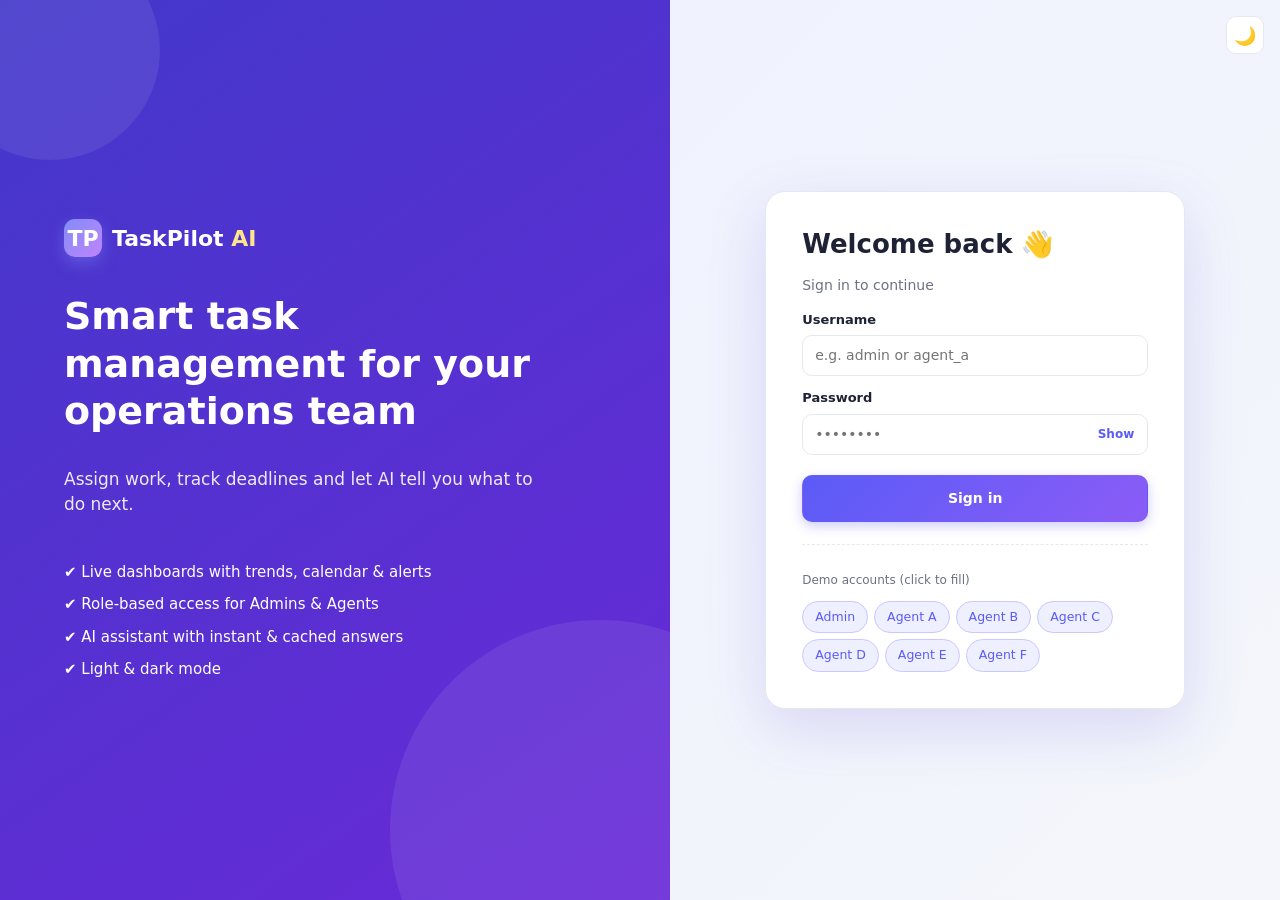
==== frontend/index.html @ f6b06b5d "TaskPilot AI v5" ====
<!doctype html>
<html lang="en">
<head>
  <meta charset="utf-8"><meta name="viewport" content="width=device-width, initial-scale=1">
  <title>TaskPilot AI · Login</title>
  <script src="js/theme.js"></script><link rel="stylesheet" href="css/style.css">
</head>
<body class="login-page">
  <button class="icon-btn theme-float" id="theme-btn" aria-label="Toggle dark mode"></button>
  <div class="login-wrap">
    <section class="login-hero">
      <div class="brand big"><div class="brand-logo">TP</div><span>TaskPilot <b>AI</b></span></div>
      <h1>Smart task management for your operations team</h1>
      <p>Assign work, track deadlines and let AI tell you what to do next.</p>
      <ul class="hero-points">
        <li>✔ Live dashboards with trends, calendar &amp; alerts</li>
        <li>✔ Role-based access for Admins &amp; Agents</li>
        <li>✔ AI assistant with instant &amp; cached answers</li>
        <li>✔ Light &amp; dark mode</li>
      </ul>
    </section>
    <section class="login-card">
      <h2>Welcome back 👋</h2><p class="muted">Sign in to continue</p>
      <div id="login-alert" class="alert" hidden></div>
      <form id="login-form" autocomplete="on">
        <label for="username">Username</label>
        <input id="username" name="username" placeholder="e.g. admin or agent_a" required autocomplete="username">
        <label for="password">Password</label>
        <div class="pw-wrap"><input id="password" name="password" type="password" placeholder="••••••••" required autocomplete="current-password">
          <button type="button" class="pw-toggle" id="pw-toggle">Show</button></div>
        <button class="btn primary block" type="submit" id="login-btn">Sign in</button>
      </form>
      <div class="demo"><p class="muted small">Demo accounts (click to fill)</p>
        <div class="demo-chips">
          <button class="chip" data-u="admin" data-p="admin123">Admin</button>
          <button class="chip" data-u="agent_a" data-p="agent123">Agent A</button><button class="chip" data-u="agent_b" data-p="agent123">Agent B</button>
          <button class="chip" data-u="agent_c" data-p="agent123">Agent C</button><button class="chip" data-u="agent_d" data-p="agent123">Agent D</button>
          <button class="chip" data-u="agent_e" data-p="agent123">Agent E</button><button class="chip" data-u="agent_f" data-p="agent123">Agent F</button>
        </div></div>
    </section>
  </div>
  <script src="js/api.js"></script><script src="js/login.js"></script>
</body>
</html>
---- frontend/css/style.css ----
/* TaskPilot AI v5 — light & dark themes */
:root {
  --bg: #f4f6fb; --card: #ffffff; --surface: #f8f9fc; --surface-2: #f1f3f8; --hover: #fafaff;
  --text: #1e2235; --text-strong: #111827; --muted: #6b7280; --border: #e6e8f0; --border-soft: #f0f1f5;
  --primary: #5b5bf7; --primary-2: #8b5cf6; --primary-soft: #eef0ff; --primary-line: #c7c9ff; --heading: #312e81;
  --green: #16a34a; --green-soft: #dcfce7; --blue: #2563eb; --blue-soft: #dbeafe; --amber: #d97706; --amber-soft: #fef3c7;
  --purple: #9333ea; --purple-soft: #f3e8ff; --red: #dc2626; --red-soft: #fee2e2; --slate: #64748b; --slate-soft: #eef2f7;
  --orange: #ea580c; --orange-soft: #ffedd5; --track: #edf0f6; --topbar: rgba(244,246,251,.82); --overlay: rgba(15,18,40,.45);
  --radius: 16px; --shadow: 0 1px 2px rgba(16,24,40,.04), 0 4px 16px rgba(16,24,40,.06); --shadow-lg: 0 16px 34px rgba(16,24,40,.10);
  --sidebar: 248px; color-scheme: light;
}
[data-theme="dark"] {
  --bg: #0b0e1c; --card: #151a2e; --surface: #1a1f36; --surface-2: #222842; --hover: #1d2240;
  --text: #e5e7f0; --text-strong: #ffffff; --muted: #9aa3b8; --border: #2a3150; --border-soft: #232a45;
  --primary: #7c7cff; --primary-2: #a78bfa; --primary-soft: rgba(124,124,255,.14); --primary-line: rgba(124,124,255,.45); --heading: #c7d2fe;
  --green: #4ade80; --green-soft: rgba(74,222,128,.14); --blue: #60a5fa; --blue-soft: rgba(96,165,250,.15); --amber: #fbbf24; --amber-soft: rgba(251,191,36,.14);
  --purple: #c084fc; --purple-soft: rgba(192,132,252,.15); --red: #f87171; --red-soft: rgba(248,113,113,.15); --slate: #94a3b8; --slate-soft: rgba(148,163,184,.14);
  --orange: #fb923c; --orange-soft: rgba(251,146,60,.15); --track: #262d4a; --topbar: rgba(11,14,28,.8); --overlay: rgba(0,0,0,.6);
  --shadow: 0 1px 2px rgba(0,0,0,.3), 0 4px 16px rgba(0,0,0,.25); --shadow-lg: 0 16px 34px rgba(0,0,0,.45); color-scheme: dark;
}
.theme-anim, .theme-anim * { transition: background-color .35s, border-color .35s, color .35s !important; }
* { box-sizing: border-box; }
html, body { margin: 0; height: 100%; }
body { font-family: "Segoe UI", system-ui, -apple-system, Roboto, Arial, sans-serif; background: var(--bg); color: var(--text); font-size: 14px; line-height: 1.5; }
body.leaving { opacity: 0; transition: opacity .2s; }
h1, h2, h3, h4 { margin: 0; line-height: 1.25; }
button, input, select, textarea { font: inherit; color: inherit; }
.muted { color: var(--muted); } .small { font-size: 12px; } .strong { font-weight: 700; } .text-red { color: var(--red); }
.nowrap { white-space: nowrap; } .right { text-align: right; } .spacer { flex: 1; }
.ellipsis { overflow: hidden; text-overflow: ellipsis; white-space: nowrap; }
.ico { width: 18px; height: 18px; fill: currentColor; flex-shrink: 0; }
kbd { font: 600 11px/1 ui-monospace, Consolas, monospace; padding: 3px 6px; border-radius: 6px; border: 1px solid var(--border); background: var(--surface); color: var(--muted); }
::-webkit-scrollbar { width: 10px; height: 10px; } ::-webkit-scrollbar-thumb { background: var(--border); border-radius: 10px; border: 2px solid transparent; background-clip: padding-box; }

/* ---------- Animations ---------- */
@keyframes fade { from { opacity: 0; transform: translateY(6px); } to { opacity: 1; transform: none; } }
@keyframes pop { from { opacity: 0; transform: translateY(10px) scale(.98); } to { opacity: 1; transform: none; } }
@keyframes spin { to { transform: rotate(360deg); } }
@keyframes shimmer { 0% { background-position: -400px 0; } 100% { background-position: 400px 0; } }
@keyframes ring { 0%,100% { transform: rotate(0); } 20% { transform: rotate(-15deg); } 40% { transform: rotate(12deg); } 60% { transform: rotate(-8deg); } 80% { transform: rotate(5deg); } }
@keyframes celebrate { 0% { transform: scale(1); } 40% { transform: scale(1.03); box-shadow: 0 0 0 6px var(--green-soft); } 100% { transform: scale(.97); opacity: .4; } }
@keyframes shake { 10%,90% { transform: translateX(-1px); } 20%,80% { transform: translateX(3px); } 30%,50%,70% { transform: translateX(-5px); } 40%,60% { transform: translateX(5px); } }
@keyframes grow { from { width: 0; } }
@keyframes rise { from { height: 0; } }
@keyframes pulse { 0% { box-shadow: 0 0 0 0 rgba(74,222,128,.6); } 70% { box-shadow: 0 0 0 7px rgba(74,222,128,0); } 100% { box-shadow: 0 0 0 0 rgba(74,222,128,0); } }
@keyframes gradient { 0% { background-position: 0% 50%; } 50% { background-position: 100% 50%; } 100% { background-position: 0% 50%; } }
.pop-in { animation: pop .35s both; animation-delay: calc(var(--i, 0) * 40ms); }
.row-in { animation: fade .3s both; animation-delay: calc(var(--i, 0) * 25ms); }
.celebrate { animation: celebrate .45s forwards; } .shake { animation: shake .4s; }
.skeleton { border-radius: var(--radius); background: linear-gradient(90deg, var(--surface) 0, var(--surface-2) 50%, var(--surface) 100%); background-size: 800px 100%; animation: shimmer 1.2s infinite linear; }
@media (prefers-reduced-motion: reduce) { *, *::before, *::after { animation: none !important; transition: none !important; } }

/* ---------- Buttons & inputs ---------- */
.btn { display: inline-flex; align-items: center; justify-content: center; gap: 6px; border: 1px solid transparent; border-radius: 10px; padding: 9px 16px; font-weight: 600; cursor: pointer; transition: .15s; white-space: nowrap; position: relative; }
.btn:active:not(:disabled) { transform: scale(.97); }
.btn.sm { padding: 6px 11px; font-size: 13px; border-radius: 8px; } .btn.sm .ico { width: 15px; height: 15px; }
.btn.block { width: 100%; }
.btn.primary { background: linear-gradient(135deg, var(--primary), var(--primary-2)); color: #fff; box-shadow: 0 4px 12px rgba(91,91,247,.3); }
.btn.primary:hover { filter: brightness(1.08); transform: translateY(-1px); }
.btn.danger { background: linear-gradient(135deg, #ef4444, #dc2626); color: #fff; box-shadow: 0 4px 12px rgba(220,38,38,.3); }
.btn.ghost { background: var(--card); border-color: var(--border); color: var(--text); }
.btn.ghost:hover:not(:disabled) { background: var(--primary-soft); border-color: var(--primary-line); color: var(--primary); }
.btn.ghost.success:hover { background: var(--green-soft); border-color: var(--green); color: var(--green); }
.btn.ghost.danger-ghost:hover:not(:disabled) { background: var(--red-soft); border-color: var(--red); color: var(--red); }
.btn.ghost.promote:hover { background: var(--purple-soft); border-color: var(--purple); color: var(--purple); }
.btn.light { background: rgba(255,255,255,.96); color: #4f46e5; } .btn.light:hover { background: #fff; transform: translateY(-1px); }
.btn:disabled { opacity: .5; cursor: not-allowed; }
.btn.loading { color: transparent !important; } .btn.loading .ico { opacity: 0; }
.btn.loading::after { content: ""; position: absolute; width: 16px; height: 16px; border: 2px solid #fff; border-right-color: transparent; border-radius: 50%; animation: spin .7s linear infinite; }
.btn.ghost.loading::after { border-color: var(--primary); border-right-color: transparent; }
.icon-btn { position: relative; display: inline-grid; place-items: center; width: 38px; height: 38px; border-radius: 10px; border: 1px solid transparent; background: transparent; color: var(--muted); cursor: pointer; transition: .15s; }
.icon-btn.sm { width: 28px; height: 28px; } .icon-btn.sm .ico { width: 15px; height: 15px; }
.icon-btn:hover { background: var(--primary-soft); color: var(--primary); } .icon-btn.danger:hover { background: var(--red-soft); color: var(--red); }
.icon-btn.ring .ico { animation: ring .9s; } #theme-btn:hover .ico { transform: rotate(25deg); transition: .3s; }
.link-btn { background: none; border: 0; color: var(--primary); cursor: pointer; font-weight: 600; font-size: 12px; }
input:not([type=checkbox]):not([type=radio]):not([type=range]), select, textarea { width: 100%; padding: 9px 12px; border: 1px solid var(--border); border-radius: 10px; background: var(--card); outline: none; transition: .15s; }
input:focus, select:focus, textarea:focus { border-color: var(--primary); box-shadow: 0 0 0 3px var(--primary-soft); }
input[readonly] { background: var(--surface-2); }
label { display: block; font-weight: 600; font-size: 13px; margin: 12px 0 6px; }
textarea { resize: vertical; }
.chip { border: 1px solid var(--primary-line); background: var(--primary-soft); color: var(--primary); border-radius: 999px; padding: 6px 12px; font-size: 12.5px; cursor: pointer; transition: .15s; text-align: left; }
.chip:hover { background: var(--primary); color: #fff; border-color: var(--primary); transform: translateY(-1px); }
.chip.xs { padding: 3px 9px; font-size: 11.5px; }

/* ---------- Badges ---------- */
.badge { display: inline-flex; align-items: center; gap: 4px; padding: 3px 10px; border-radius: 999px; font-size: 12px; font-weight: 600; white-space: nowrap; }
.badge .ico { width: 13px; height: 13px; }
.st-notstarted { background: var(--slate-soft); color: var(--slate); } .st-progress { background: var(--blue-soft); color: var(--blue); }
.st-partial { background: var(--amber-soft); color: var(--amber); } .st-hold { background: var(--purple-soft); color: var(--purple); } .st-done { background: var(--green-soft); color: var(--green); }
.pr-low { background: var(--green-soft); color: var(--green); } .pr-medium { background: var(--blue-soft); color: var(--blue); }
.pr-high { background: var(--orange-soft); color: var(--orange); } .pr-critical { background: var(--red-soft); color: var(--red); }
.rb-admin { background: var(--purple-soft); color: var(--purple); } .rb-agent { background: var(--green-soft); color: var(--green); }
.time-chip { display: inline-flex; align-items: center; gap: 4px; font-size: 12px; font-weight: 600; padding: 3px 9px; border-radius: 8px; background: var(--slate-soft); color: var(--slate); white-space: nowrap; }
.time-chip .ico { width: 14px; height: 14px; }
.time-chip.warn { background: var(--amber-soft); color: var(--amber); } .time-chip.bad { background: var(--red-soft); color: var(--red); } .time-chip.ok { background: var(--green-soft); color: var(--green); }
.progress { height: 8px; background: var(--track); border-radius: 99px; overflow: hidden; min-width: 60px; }
.progress span { display: block; height: 100%; width: var(--w); border-radius: 99px; background: linear-gradient(90deg, var(--primary), var(--primary-2)); animation: grow .7s ease-out; }
.progress.done span { background: linear-gradient(90deg, #22c55e, #16a34a); } .progress.hold span { background: linear-gradient(90deg, #c084fc, #9333ea); }
.avatar { display: grid; place-items: center; width: 38px; height: 38px; border-radius: 50%; background: linear-gradient(135deg, var(--primary), var(--primary-2)); color: #fff; font-weight: 700; font-size: 14px; flex-shrink: 0; }
.avatar.sm { width: 26px; height: 26px; font-size: 11px; } .avatar.xl { width: 50px; height: 50px; font-size: 17px; } .avatar.admin { background: linear-gradient(135deg, #9333ea, #db2777); }
.agent-chip { display: inline-flex; align-items: center; gap: 8px; font-weight: 600; white-space: nowrap; }
.agent-chip.removed { color: var(--muted); font-style: italic; } .agent-chip.removed .avatar { background: var(--slate); }

/* ---------- Login ---------- */
.login-page { background: linear-gradient(135deg, var(--primary-soft) 0%, var(--bg) 100%); }
.theme-float { position: fixed; top: 16px; right: 16px; z-index: 10; background: var(--card); border: 1px solid var(--border); font-size: 18px; }
.login-wrap { min-height: 100vh; display: grid; grid-template-columns: 1.1fr 1fr; }
.login-hero { background: linear-gradient(145deg, #4338ca, #6d28d9 55%, #a21caf); background-size: 200% 200%; animation: gradient 12s ease infinite; color: #fff; padding: 64px; display: flex; flex-direction: column; justify-content: center; position: relative; overflow: hidden; }
.login-hero::before, .login-hero::after { content: ""; position: absolute; border-radius: 50%; background: rgba(255,255,255,.08); }
.login-hero::after { width: 420px; height: 420px; right: -140px; bottom: -140px; } .login-hero::before { width: 220px; height: 220px; left: -60px; top: -60px; }
.login-hero h1 { font-size: 38px; margin: 36px 0 14px; max-width: 520px; } .login-hero p { font-size: 17px; opacity: .9; max-width: 480px; }
.hero-points { list-style: none; padding: 0; margin: 26px 0 0; display: grid; gap: 10px; font-size: 15px; }
.hero-points li { animation: fade .5s both; } .hero-points li:nth-child(2) { animation-delay: .1s; } .hero-points li:nth-child(3) { animation-delay: .2s; } .hero-points li:nth-child(4) { animation-delay: .3s; }
.login-card { align-self: center; justify-self: center; width: min(420px, 92%); background: var(--card); padding: 36px; border-radius: 20px; box-shadow: 0 20px 60px rgba(67,56,202,.15); border: 1px solid var(--border); animation: pop .4s both; }
.login-card h2 { font-size: 26px; } .login-card .btn { margin-top: 20px; padding: 12px; }
.pw-wrap { position: relative; } .pw-wrap input { padding-right: 64px !important; }
.pw-toggle { position: absolute; right: 8px; top: 50%; transform: translateY(-50%); border: 0; background: none; color: var(--primary); font-weight: 600; font-size: 12px; cursor: pointer; }
.demo { margin-top: 22px; border-top: 1px dashed var(--border); padding-top: 14px; } .demo-chips { display: flex; flex-wrap: wrap; gap: 6px; }
.alert { background: var(--red-soft); color: var(--red); padding: 10px 12px; border-radius: 10px; margin-top: 14px; font-weight: 600; }

/* ---------- Shell ---------- */
.brand { display: flex; align-items: center; gap: 10px; font-size: 18px; font-weight: 600; }
.brand b { color: #a5b4fc; } .brand.big { font-size: 22px; } .brand.big b { color: #fde68a; }
.brand-logo { width: 38px; height: 38px; border-radius: 11px; display: grid; place-items: center; font-weight: 800; background: linear-gradient(135deg, #818cf8, #c084fc); color: #fff; box-shadow: 0 6px 16px rgba(129,140,248,.4); }
.app { display: flex; min-height: 100vh; }
.sidebar { width: var(--sidebar); background: linear-gradient(180deg, #161a35, #1f1b4b); color: #cbd5e1; padding: 22px 14px; display: flex; flex-direction: column; position: fixed; inset: 0 auto 0 0; z-index: 40; transition: transform .25s; }
[data-theme="dark"] .sidebar { background: linear-gradient(180deg, #080a15, #12102b); border-right: 1px solid var(--border); }
.sidebar .brand { color: #fff; padding: 0 8px; }
.role-pill { margin: 18px 8px 22px; padding: 6px 10px; border-radius: 8px; background: rgba(255,255,255,.08); font-size: 12px; font-weight: 600; letter-spacing: .4px; text-transform: uppercase; color: #a5b4fc; }
.role-agent .role-pill { color: #86efac; }
nav { display: grid; gap: 4px; }
.nav-link { display: flex; align-items: center; gap: 12px; padding: 11px 12px; border-radius: 10px; color: #cbd5e1; text-decoration: none; font-weight: 600; cursor: pointer; background: none; border: 0; width: 100%; text-align: left; transition: .15s; }
.nav-link:hover { background: rgba(255,255,255,.07); color: #fff; transform: translateX(2px); }
.nav-link.active { background: linear-gradient(135deg, #5b5bf7, #8b5cf6); color: #fff; box-shadow: 0 6px 16px rgba(91,91,247,.35); }
.nav-kbd { margin-left: auto; font-size: 10px; background: rgba(255,255,255,.08); border-color: rgba(255,255,255,.12); color: #a5b4fc; }
.sidebar-foot { margin-top: auto; }
.shortcuts { display: grid; gap: 6px; margin: 0 8px 14px; padding: 10px; border-radius: 10px; background: rgba(255,255,255,.05); font-size: 12px; color: #94a3b8; }
.shortcuts b { color: #cbd5e1; } .shortcuts kbd { background: rgba(255,255,255,.08); border-color: rgba(255,255,255,.12); color: #e2e8f0; margin-right: 4px; }
.main { flex: 1; margin-left: var(--sidebar); min-width: 0; display: flex; flex-direction: column; }
.topbar { position: sticky; top: 0; z-index: 30; display: flex; justify-content: space-between; align-items: center; padding: 14px 28px; background: var(--topbar); backdrop-filter: blur(10px); border-bottom: 1px solid var(--border); }
.topbar-left { display: flex; align-items: center; gap: 10px; } .topbar h1 { font-size: 21px; color: var(--text-strong); } .today { color: var(--muted); font-size: 12.5px; }
.topbar-right { display: flex; align-items: center; gap: 8px; }
.user-box { display: flex; align-items: center; gap: 10px; margin-left: 6px; } .user-meta b { display: block; font-size: 14px; } .user-meta small { color: var(--muted); }
.content { padding: 24px 28px 40px; }
.view { display: none; animation: fade .25s; } .view.active { display: block; }
.mobile-only { display: none; } .nav-overlay { display: none; }

/* ---------- Notifications ---------- */
.notif-wrap { position: relative; }
.bell-count { position: absolute; top: 2px; right: 2px; min-width: 17px; height: 17px; padding: 0 4px; border-radius: 99px; background: var(--red); color: #fff; font-size: 10px; font-weight: 700; display: grid; place-items: center; animation: pop .3s; }
.notif-panel { position: absolute; right: 0; top: 48px; width: 380px; max-height: 480px; overflow: auto; background: var(--card); border: 1px solid var(--border); border-radius: 14px; box-shadow: var(--shadow-lg); opacity: 0; visibility: hidden; transform: translateY(-6px); transition: .18s; }
.notif-panel.open { opacity: 1; visibility: visible; transform: none; }
.notif-head { display: flex; justify-content: space-between; align-items: center; padding: 12px 14px; border-bottom: 1px solid var(--border); position: sticky; top: 0; background: var(--card); z-index: 1; }
.notif-head small { display: block; color: var(--muted); font-size: 11.5px; }
.notif { display: flex; gap: 10px; padding: 11px 14px; border-bottom: 1px solid var(--border-soft); border-left: 3px solid transparent; transition: .15s; outline: none; }
.notif.clickable { cursor: pointer; } .notif.clickable:hover, .notif:focus { background: var(--hover); }
.notif.unread { background: var(--primary-soft); border-left-color: var(--primary); }
.notif-ico { width: 32px; height: 32px; border-radius: 10px; display: grid; place-items: center; flex-shrink: 0; } .notif-ico .ico { width: 16px; height: 16px; }
.notif-body { min-width: 0; } .notif-msg { font-size: 13px; } .notif-time { font-size: 11px; color: var(--muted); margin-top: 2px; } .notif-link { color: var(--primary); font-weight: 600; }
.notif-empty { padding: 30px; text-align: center; color: var(--muted); } .notif-empty .ico { width: 34px; height: 34px; opacity: .4; }
.tone-blue { background: var(--blue-soft); color: var(--blue); } .tone-red { background: var(--red-soft); color: var(--red); } .tone-amber { background: var(--amber-soft); color: var(--amber); }
.tone-green { background: var(--green-soft); color: var(--green); } .tone-orange { background: var(--orange-soft); color: var(--orange); } .tone-purple { background: var(--purple-soft); color: var(--purple); }
.tone-slate { background: var(--slate-soft); color: var(--slate); }

/* ---------- Hero + quick ask ---------- */
.hero { display: grid; grid-template-columns: 1.2fr 1fr; gap: 24px; align-items: center; padding: 26px 28px; margin-bottom: 20px; border-radius: 22px; color: #fff; position: relative; overflow: hidden;
  background: linear-gradient(120deg, #4f46e5, #7c3aed 50%, #c026d3); background-size: 200% 200%; animation: gradient 14s ease infinite, pop .4s both; box-shadow: 0 14px 34px rgba(99,102,241,.32); }
.role-agent .hero { background-image: linear-gradient(120deg, #0f766e, #059669 45%, #4f46e5); box-shadow: 0 14px 34px rgba(5,150,105,.28); }
.hero::after { content: ""; position: absolute; width: 300px; height: 300px; border-radius: 50%; right: -90px; top: -120px; background: rgba(255,255,255,.08); }
.hero h2 { font-size: 24px; } .hero p { margin: 6px 0 0; opacity: .92; }
.hero-pills { display: flex; gap: 8px; flex-wrap: wrap; margin-top: 14px; }
.hp { display: inline-flex; align-items: center; gap: 6px; padding: 5px 11px; border-radius: 999px; background: rgba(255,255,255,.16); font-size: 12.5px; font-weight: 600; backdrop-filter: blur(4px); }
.hp .ico { width: 15px; height: 15px; } .hp.bad { background: rgba(254,202,202,.25); } .hp.ok { background: rgba(187,247,208,.22); }
.quick-ask { position: relative; z-index: 1; background: rgba(255,255,255,.12); border: 1px solid rgba(255,255,255,.22); border-radius: 16px; padding: 14px; backdrop-filter: blur(6px); }
.quick-ask label { margin: 0 0 8px; color: #fff; }
.qa-row { display: flex; gap: 8px; }
.qa-row input { background: rgba(255,255,255,.95) !important; border: 0 !important; color: #1e2235 !important; }
.qa-row .btn { padding: 9px 12px; }
.qa-chips { display: flex; gap: 6px; flex-wrap: wrap; margin-top: 8px; }
.qa-chips .chip { background: rgba(255,255,255,.15); border-color: rgba(255,255,255,.3); color: #fff; font-size: 12px; padding: 4px 10px; }
.qa-chips .chip:hover { background: #fff; color: #4f46e5; }

/* ---------- Stats + cards ---------- */
.card { background: var(--card); border: 1px solid var(--border); border-radius: var(--radius); box-shadow: var(--shadow); padding: 18px; margin-bottom: 20px; }
.card-head { display: flex; justify-content: space-between; align-items: center; gap: 10px; margin-bottom: 14px; flex-wrap: wrap; }
.card-head h3 { font-size: 15.5px; color: var(--text-strong); }
.section-title { font-size: 14px; margin: 18px 0 10px; display: flex; align-items: center; gap: 10px; justify-content: space-between; flex-wrap: wrap; }
.pill-num { font-size: 12px; font-weight: 700; padding: 3px 10px; border-radius: 99px; background: var(--green-soft); color: var(--green); }
.dash-grid { display: grid; grid-template-columns: repeat(12, 1fr); gap: 20px; }
.dash-grid > .card { margin: 0; animation: pop .4s both; }
.span-3 { grid-column: span 3; } .span-4 { grid-column: span 4; } .span-5 { grid-column: span 5; } .span-7 { grid-column: span 7; } .span-12 { grid-column: span 12; }
.stats-grid { display: grid; grid-template-columns: repeat(6, 1fr); gap: 16px; margin-bottom: 20px; }
.stat-card { position: relative; display: flex; align-items: center; gap: 14px; background: var(--card); border: 1px solid var(--border); border-radius: var(--radius); padding: 16px; box-shadow: var(--shadow); transition: .2s; text-align: left; animation: pop .35s both; overflow: hidden; color: var(--text); }
.stat-card::before { content: ""; position: absolute; left: 0; top: 0; bottom: 0; width: 4px; background: currentColor; opacity: 0; transition: .2s; }
.stat-card:nth-child(2) { animation-delay: .04s; } .stat-card:nth-child(3) { animation-delay: .08s; } .stat-card:nth-child(4) { animation-delay: .12s; } .stat-card:nth-child(5) { animation-delay: .16s; } .stat-card:nth-child(6) { animation-delay: .2s; }
.stat-card:disabled { cursor: default; opacity: 1; }
.stat-card.clickable { cursor: pointer; } .stat-card.clickable:hover { transform: translateY(-3px); box-shadow: var(--shadow-lg); border-color: var(--primary-line); }
.stat-icon { width: 46px; height: 46px; border-radius: 13px; display: grid; place-items: center; transition: .2s; flex-shrink: 0; }
.stat-card.clickable:hover .stat-icon { transform: scale(1.08) rotate(-4deg); }
.stat-icon .ico { width: 22px; height: 22px; } .stat-body { min-width: 0; }
.stat-value { font-size: 26px; font-weight: 800; line-height: 1.1; color: var(--text-strong); }
.stat-label { color: var(--muted); font-size: 12.5px; font-weight: 600; } .stat-sub { font-size: 11px; color: var(--muted); font-weight: 600; margin-top: 2px; }
.stat-go { position: absolute; right: 12px; top: 10px; color: var(--muted); opacity: 0; transition: .2s; } .stat-card.clickable:hover .stat-go { opacity: 1; transform: translateX(2px); }
.tone-indigo .stat-icon { background: var(--primary-soft); color: var(--primary); } .tone-green .stat-icon { background: var(--green-soft); color: var(--green); }
.tone-blue .stat-icon { background: var(--blue-soft); color: var(--blue); } .tone-amber .stat-icon { background: var(--amber-soft); color: var(--amber); }
.tone-slate .stat-icon { background: var(--slate-soft); color: var(--slate); } .tone-red .stat-icon { background: var(--red-soft); color: var(--red); }
.stat-card.tone-green, .stat-card.tone-blue, .stat-card.tone-amber, .stat-card.tone-red, .stat-card.tone-slate, .stat-card.tone-indigo { background: var(--card); }
.tone-red .stat-value { color: var(--red); }

/* Donut */
.team-progress { display: flex; align-items: center; gap: 24px; flex-wrap: wrap; }
.donut { --p: 0; width: 140px; height: 140px; border-radius: 50%; background: conic-gradient(var(--green) calc(var(--p) * 1%), var(--track) 0); display: grid; place-items: center; flex-shrink: 0; animation: pop .5s both; }
.donut-inner { width: 104px; height: 104px; border-radius: 50%; background: var(--card); display: grid; place-items: center; align-content: center; text-align: center; }
.donut-inner b { font-size: 24px; color: var(--text-strong); } .donut-inner small { color: var(--muted); font-size: 11.5px; }
.tp-legend { display: grid; gap: 6px; flex: 1; min-width: 150px; font-size: 13px; }
.tp-legend > div { display: flex; align-items: center; gap: 8px; } .tp-legend b { margin-left: auto; } .tp-legend .muted b { margin-left: 4px; }
.dot { width: 9px; height: 9px; border-radius: 50%; display: inline-block; }
.dot.green { background: var(--green); } .dot.blue { background: var(--blue); } .dot.amber { background: var(--amber); } .dot.purple { background: var(--purple); } .dot.slate { background: var(--slate); } .dot.red { background: var(--red); }

/* 7-day bar chart */
.bar-chart { display: grid; grid-template-columns: repeat(7, 1fr); gap: 10px; height: 170px; align-items: end; padding-top: 6px; }
.bc-col { display: flex; flex-direction: column; align-items: center; justify-content: flex-end; height: 100%; gap: 6px; }
.bc-val { font-size: 12px; font-weight: 700; color: var(--text-strong); min-height: 16px; }
.bc-bar { width: 100%; max-width: 38px; height: var(--h); border-radius: 10px 10px 4px 4px; background: linear-gradient(180deg, var(--primary-2), var(--primary)); opacity: .8; animation: rise .7s ease-out both; animation-delay: calc(var(--i) * 60ms); transition: .2s; }
.bc-bar.today { background: linear-gradient(180deg, #34d399, #059669); opacity: 1; }
.bc-col:hover .bc-bar { opacity: 1; transform: scaleX(1.08); }
.bc-lbl { font-size: 11.5px; color: var(--muted); font-weight: 600; }

/* Calendar strip */
.cal-strip { display: grid; grid-template-columns: repeat(7, 1fr); gap: 8px; }
.cal-day { display: grid; justify-items: center; gap: 1px; padding: 10px 4px; border-radius: 14px; background: var(--surface); border: 1px solid var(--border-soft); transition: .2s; cursor: default; }
.cal-day:hover { transform: translateY(-3px); border-color: var(--primary-line); box-shadow: var(--shadow); }
.cal-day b { font-size: 20px; color: var(--text-strong); } .cal-dow, .cal-mon { font-size: 11px; color: var(--muted); font-weight: 600; }
.cal-count { margin-top: 4px; font-size: 11px; font-weight: 700; color: var(--muted); }
.cal-day.has { background: var(--primary-soft); border-color: var(--primary-line); } .cal-day.has .cal-count { color: var(--primary); }
.cal-day.hot { background: var(--orange-soft); border-color: var(--orange); } .cal-day.hot .cal-count { color: var(--orange); }
.cal-day.today { outline: 2px solid var(--primary); outline-offset: 2px; }

/* Priority mix */
.mix { display: grid; gap: 12px; }
.mix-row { display: grid; grid-template-columns: 78px 1fr 26px; align-items: center; gap: 10px; }
.mix-track { height: 10px; border-radius: 99px; background: var(--track); overflow: hidden; }
.mix-fill { display: block; height: 100%; width: var(--w); border-radius: 99px; animation: grow .7s ease-out; }
.pf-low { background: var(--green); } .pf-medium { background: var(--blue); } .pf-high { background: var(--orange); } .pf-critical { background: var(--red); }
.mix-row b { text-align: right; }

/* Needs attention */
.attn { display: grid; gap: 8px; max-height: 380px; overflow: auto; }
.attn-item { display: flex; align-items: center; gap: 10px; padding: 10px 12px; border-radius: 12px; background: var(--surface); border: 1px solid var(--border-soft); cursor: pointer; transition: .15s; }
.attn-item:hover { border-color: var(--primary-line); transform: translateX(3px); }
.attn-tag { font-size: 10.5px; font-weight: 800; text-transform: uppercase; letter-spacing: .4px; padding: 3px 8px; border-radius: 6px; white-space: nowrap; background: var(--slate-soft); color: var(--slate); }
.attn-tag.bad { background: var(--red-soft); color: var(--red); } .attn-tag.warn { background: var(--amber-soft); color: var(--amber); } .attn-tag.hold { background: var(--purple-soft); color: var(--purple); }
.attn-body { flex: 1; min-width: 0; } .attn-body b { display: block; font-size: 13.5px; overflow: hidden; text-overflow: ellipsis; white-space: nowrap; } .attn-body small { color: var(--muted); }

/* AI efficiency */
.ai-stats { display: flex; gap: 20px; align-items: center; flex-wrap: wrap; }
.ai-ring { --p: 0; width: 118px; height: 118px; border-radius: 50%; background: conic-gradient(var(--primary) calc(var(--p) * 1%), var(--track) 0); display: grid; place-items: center; flex-shrink: 0; }
.ai-ring > div { width: 88px; height: 88px; border-radius: 50%; background: var(--card); display: grid; place-items: center; align-content: center; text-align: center; }
.ai-ring b { font-size: 22px; color: var(--text-strong); } .ai-ring small { font-size: 11px; color: var(--muted); }
.ai-nums { flex: 1; display: grid; gap: 7px; min-width: 200px; font-size: 13px; }
.ai-nums > div { display: flex; justify-content: space-between; gap: 8px; } .ai-nums span { display: inline-flex; align-items: center; gap: 6px; color: var(--muted); }
.ai-nums .ico { width: 15px; height: 15px; } .ai-nums .good b { color: var(--green); }

/* Workload bars & tables */
.legend { font-size: 12px; color: var(--muted); display: inline-flex; align-items: center; gap: 6px; flex-wrap: wrap; font-weight: 500; }
.lg { display: inline-block; width: 10px; height: 10px; border-radius: 3px; margin-left: 6px; }
.lg.done, .seg.done { background: #22c55e; } .lg.prog, .seg.prog { background: #6366f1; } .lg.ns, .seg.ns { background: var(--slate); opacity: .5; }
.bar-row { display: grid; grid-template-columns: 130px 1fr 110px; align-items: center; gap: 10px; padding: 6px 8px; margin: 0 -8px; border-radius: 10px; transition: .15s; }
.bar-row.clickable { cursor: pointer; } .bar-row.clickable:hover { background: var(--hover); }
.bar-label { display: flex; align-items: center; gap: 8px; font-weight: 600; min-width: 0; }
.stack { display: flex; height: 12px; background: var(--track); border-radius: 99px; overflow: hidden; } .seg { height: 100%; animation: grow .7s ease-out; }
.bar-num { font-weight: 700; font-size: 13px; }
.od-pill { background: var(--red-soft); color: var(--red); font-size: 11px; padding: 1px 7px; border-radius: 99px; margin-left: 4px; }
.mini-list { display: grid; gap: 8px; max-height: 330px; overflow: auto; }
.mini-item { display: flex; align-items: center; gap: 10px; padding: 10px 12px; border-radius: 12px; background: var(--surface); border: 1px solid var(--border-soft); cursor: pointer; transition: .15s; }
.mini-item > div { flex: 1; min-width: 0; }
.mini-item:hover { border-color: var(--primary-line); background: var(--primary-soft); transform: translateX(3px); }
.mini-item b { display: block; font-size: 13.5px; } .mini-item small { color: var(--muted); display: flex; gap: 6px; align-items: center; flex-wrap: wrap; }
.activity-grid { display: grid; grid-template-columns: repeat(auto-fill, minmax(320px, 1fr)); gap: 8px; }
.empty { text-align: center; padding: 26px 10px; color: var(--muted); } .empty .ico { width: 36px; height: 36px; opacity: .35; } .empty p { margin: 6px 0 0; }

/* Focus list (agent) */
.focus-list { display: grid; gap: 10px; }
.focus-item { display: flex; align-items: center; gap: 14px; padding: 12px 14px; border: 1px solid var(--border); border-radius: 14px; cursor: pointer; transition: .15s; background: var(--card); }
.focus-item:hover { border-color: var(--primary-line); box-shadow: 0 6px 16px rgba(91,91,247,.12); transform: translateY(-1px); }
.rank { width: 34px; height: 34px; border-radius: 10px; display: grid; place-items: center; font-weight: 800; color: #fff; background: linear-gradient(135deg, var(--primary), var(--primary-2)); flex-shrink: 0; }
.focus-item:first-child .rank { background: linear-gradient(135deg, #ef4444, #f97316); }
.focus-body { flex: 1; min-width: 0; } .focus-title { display: flex; align-items: center; gap: 8px; flex-wrap: wrap; }
.focus-meta { display: flex; gap: 6px; margin: 5px 0; flex-wrap: wrap; }
.mini-prog { display: flex; align-items: center; gap: 8px; max-width: 260px; margin-bottom: 5px; } .mini-prog .progress { flex: 1; height: 6px; } .mini-prog span { font-size: 11px; font-weight: 700; color: var(--muted); }
.focus-why { display: flex; gap: 5px; flex-wrap: wrap; } .focus-why span { font-size: 11.5px; background: var(--surface-2); color: var(--muted); padding: 2px 8px; border-radius: 6px; }

/* ---------- Toolbar / tabs / switch ---------- */
.toolbar { display: flex; gap: 10px; align-items: center; flex-wrap: wrap; margin-bottom: 14px; }
.toolbar.card { margin-bottom: 18px; padding: 12px 14px; }
.toolbar input[type=search] { max-width: 260px; } .toolbar select { width: auto; min-width: 140px; }
.tabs { display: inline-flex; background: var(--surface-2); padding: 4px; border-radius: 12px; gap: 2px; }
.tab { border: 0; background: none; padding: 7px 16px; border-radius: 9px; font-weight: 600; color: var(--muted); cursor: pointer; transition: .15s; display: inline-flex; align-items: center; gap: 6px; }
.tab:hover { color: var(--text); } .tab.active { background: var(--card); color: var(--primary); box-shadow: 0 2px 6px rgba(16,24,40,.08); }
.tab-count { font-size: 11px; padding: 0 7px; border-radius: 99px; background: var(--primary-soft); color: var(--primary); }
.switch { display: inline-flex; align-items: center; gap: 8px; margin: 0; cursor: pointer; font-weight: 600; } .switch input { display: none; }
.switch span { width: 36px; height: 20px; border-radius: 99px; background: var(--border); position: relative; transition: .2s; }
.switch span::after { content: ""; position: absolute; top: 2px; left: 2px; width: 16px; height: 16px; border-radius: 50%; background: #fff; transition: .2s; box-shadow: 0 1px 3px rgba(0,0,0,.2); }
.switch input:checked + span { background: var(--red); } .switch input:checked + span::after { left: 18px; }
.table-wrap { overflow-x: auto; }
.table { width: 100%; border-collapse: collapse; }
.table th { text-align: left; font-size: 11.5px; text-transform: uppercase; letter-spacing: .4px; color: var(--muted); font-weight: 700; padding: 10px 12px; background: var(--surface); border-bottom: 1px solid var(--border); white-space: nowrap; }
.table td { padding: 11px 12px; border-bottom: 1px solid var(--border-soft); vertical-align: middle; }
.table tbody tr { transition: background .12s; } .table tbody tr:hover { background: var(--hover); } .table tr.clickable { cursor: pointer; }
.row-overdue { background: var(--red-soft); } .row-overdue td:first-child { box-shadow: inset 3px 0 0 var(--red); }
.task-cell b { display: block; } .task-cell small { color: var(--muted); display: block; max-width: 260px; overflow: hidden; text-overflow: ellipsis; white-space: nowrap; }
.prog-wrap { display: flex; align-items: center; gap: 8px; min-width: 110px; } .prog-wrap .progress { flex: 1; } .prog-wrap > span { font-size: 12px; font-weight: 700; width: 38px; text-align: right; }
.deadline-cell { white-space: nowrap; font-size: 13px; } .deadline-cell .time-chip { margin-top: 4px; }
.tasks-table th, .tasks-table td { padding-left: 8px; padding-right: 8px; } .tasks-table .icon-btn { width: 30px; height: 30px; }

/* ---------- Team ---------- */
.agent-grid { display: grid; grid-template-columns: repeat(auto-fill, minmax(300px, 1fr)); gap: 16px; } .agent-grid > .empty { grid-column: 1 / -1; }
.agent-card { border: 1px solid var(--border); border-radius: 16px; padding: 16px; display: flex; flex-direction: column; gap: 14px; transition: .2s; background: linear-gradient(180deg, var(--card), var(--surface)); }
.agent-card:hover { box-shadow: var(--shadow-lg); transform: translateY(-2px); border-color: var(--primary-line); }
.admin-card { border-top: 3px solid var(--purple); }
.ac-top { display: flex; align-items: center; gap: 12px; } .ac-top .badge { margin-left: auto; }
.ac-name { min-width: 0; } .ac-name b { display: block; font-size: 16px; overflow: hidden; text-overflow: ellipsis; white-space: nowrap; } .ac-name small { color: var(--muted); } .you { color: var(--purple); font-weight: 600; font-size: 12px; }
.ac-stats { display: grid; grid-template-columns: repeat(4, 1fr); gap: 6px; background: var(--surface-2); border-radius: 12px; padding: 10px 6px; text-align: center; }
.ac-stats b { display: block; font-size: 18px; } .ac-stats small { color: var(--muted); font-size: 11px; }
.ac-actions { display: flex; gap: 6px; flex-wrap: wrap; } .ac-actions .btn { flex: 1 1 auto; }
.role-pick { display: grid; grid-template-columns: 1fr 1fr; gap: 10px; } .role-opt { margin: 0; cursor: pointer; } .role-opt input { display: none; }
.role-opt > span { display: grid; gap: 2px; justify-items: start; padding: 12px 14px; border: 2px solid var(--border); border-radius: 12px; transition: .15s; font-weight: 400; }
.role-opt > span .ico { color: var(--primary); width: 22px; height: 22px; } .role-opt small { color: var(--muted); }
.role-opt:hover > span { border-color: var(--primary-line); } .role-opt input:checked + span { border-color: var(--primary); background: var(--primary-soft); }
.warn-box { display: flex; gap: 10px; align-items: flex-start; background: var(--red-soft); color: var(--text); border-radius: 12px; padding: 12px 14px; margin-top: 14px; }
.warn-box .ico { color: var(--red); margin-top: 2px; } .warn-box.info { background: var(--purple-soft); } .warn-box.info .ico { color: var(--purple); }
.radio-list { display: grid; gap: 8px; }
.radio-opt { display: flex; align-items: center; gap: 10px; margin: 0; padding: 10px 12px; border: 1px solid var(--border); border-radius: 10px; font-weight: 500; cursor: pointer; }
.radio-opt:has(input:checked) { border-color: var(--primary); background: var(--primary-soft); }
.radio-opt > span { display: flex; align-items: center; gap: 8px; flex: 1; flex-wrap: wrap; } .radio-opt select { width: auto; min-width: 180px; padding: 6px 10px; }
.preview-box { margin-top: 14px; padding: 10px 12px; border-radius: 10px; background: var(--surface); border: 1px dashed var(--border); font-size: 13px; } .preview-box:empty { display: none; }
.seg-group { display: flex; gap: 4px; background: var(--surface-2); padding: 4px; border-radius: 10px; }
.seg-btn { flex: 1; border: 0; padding: 6px 4px; border-radius: 7px; font-size: 12.5px; font-weight: 600; cursor: pointer; background: transparent; color: var(--muted); transition: .15s; }
.seg-btn.on { box-shadow: inset 0 0 0 2px currentColor; } .seg-btn:not(.on) { background: transparent !important; }
.quick-dates { display: flex; gap: 4px; flex-wrap: wrap; margin-top: 6px; }
.cred-card { border: 1px solid var(--green); background: var(--green-soft); border-radius: 12px; padding: 12px 14px; margin-top: 10px; }
.cred-head { display: flex; align-items: center; gap: 8px; color: var(--green); margin-bottom: 8px; }
.cred-row { display: grid; grid-template-columns: 80px 1fr auto; align-items: center; gap: 8px; padding: 4px 0; } .cred-row span { color: var(--muted); font-size: 12.5px; }
.cred-row code { background: var(--card); border: 1px solid var(--border); padding: 4px 10px; border-radius: 8px; font-size: 14px; font-weight: 600; user-select: all; }
.cred-note { font-size: 11.5px; color: var(--green); margin-top: 6px; }
.action-card { border: 1px solid var(--red); background: var(--red-soft); border-radius: 12px; padding: 12px 14px; margin-top: 10px; animation: pop .3s; }
.action-card.st-done { border-color: var(--green); background: var(--green-soft); } .action-card.st-cancelled, .action-card.st-expired { border-color: var(--border); background: var(--surface); }
.action-head { display: flex; align-items: center; gap: 8px; }
.action-card.st-pending .action-head, .action-card.st-failed .action-head { color: var(--red); } .action-card.st-done .action-head { color: var(--green); }
.action-card.st-cancelled .action-head, .action-card.st-expired .action-head { color: var(--muted); }
.action-summary { margin-top: 6px; font-size: 13.5px; } .action-result { margin-top: 4px; font-size: 12.5px; color: var(--muted); }
.action-btns { display: flex; justify-content: flex-end; gap: 8px; margin-top: 10px; }

/* ---------- Task cards (agent) ---------- */
.task-grid { display: grid; grid-template-columns: repeat(auto-fill, minmax(320px, 1fr)); gap: 18px; }
.task-grid > .empty { grid-column: 1 / -1; background: var(--card); border-radius: var(--radius); border: 1px dashed var(--border); }
.task-card { background: var(--card); border: 1px solid var(--border); border-radius: 16px; padding: 18px; box-shadow: var(--shadow); display: flex; flex-direction: column; gap: 10px; transition: transform .2s, box-shadow .2s; border-top: 4px solid var(--primary); }
.task-card:hover { transform: translateY(-3px); box-shadow: var(--shadow-lg); } .task-card.overdue { border-top-color: var(--red); } .task-card.is-done { border-top-color: var(--green); opacity: .9; }
.tc-top { display: flex; justify-content: space-between; align-items: center; gap: 6px; } .task-card h3 { font-size: 16px; color: var(--text-strong); }
.tc-desc { margin: 0; color: var(--muted); font-size: 13px; min-height: 20px; }
.tc-progress-head { display: flex; justify-content: space-between; font-size: 12px; color: var(--muted); margin-bottom: 5px; } .tc-progress-head b { color: var(--text); }
.tc-meta { display: flex; justify-content: space-between; align-items: flex-end; gap: 8px; background: var(--surface); padding: 10px 12px; border-radius: 10px; }
.tc-meta small { display: block; color: var(--muted); font-size: 11px; } .tc-meta span { font-weight: 600; font-size: 13px; }
.tc-actions { display: flex; gap: 6px; flex-wrap: wrap; justify-content: flex-end; margin-top: auto; }
.status-menu { position: relative; } .status-trigger { border: 0; background: none; padding: 0; cursor: pointer; display: inline-flex; align-items: center; gap: 2px; } .status-trigger:disabled { cursor: default; }
.status-trigger:hover:not(:disabled) .badge { box-shadow: 0 0 0 2px var(--primary-line); } .caret { font-size: 10px; color: var(--muted); }
.status-pop { position: absolute; right: 0; top: 30px; z-index: 5; display: none; flex-direction: column; gap: 4px; padding: 6px; background: var(--card); border: 1px solid var(--border); border-radius: 12px; box-shadow: var(--shadow-lg); min-width: 170px; }
.status-pop.open { display: flex; animation: pop .15s; } .status-pop button { border: 0; background: none; text-align: left; padding: 4px; border-radius: 8px; cursor: pointer; } .status-pop button:hover { background: var(--hover); }

/* ---------- Modal ---------- */
.modal-backdrop { position: fixed; inset: 0; background: var(--overlay); backdrop-filter: blur(3px); display: grid; place-items: center; z-index: 100; padding: 16px; opacity: 0; transition: opacity .2s; }
.modal-backdrop.show { opacity: 1; }
.modal { background: var(--card); border: 1px solid var(--border); border-radius: 18px; width: min(560px, 100%); max-height: 92vh; overflow: auto; box-shadow: 0 30px 80px rgba(0,0,0,.3); transform: translateY(14px) scale(.98); transition: transform .22s; }
.modal.wide { width: min(760px, 100%); } .modal-backdrop.show .modal { transform: none; }
.modal-head { display: flex; justify-content: space-between; align-items: center; padding: 18px 22px; border-bottom: 1px solid var(--border); position: sticky; top: 0; background: var(--card); z-index: 1; }
.modal-head h3 { font-size: 17px; } .modal-body { padding: 6px 22px 22px; } .modal-foot { display: flex; justify-content: flex-end; gap: 10px; margin-top: 20px; }
.form-grid { display: grid; grid-template-columns: 1fr 1fr; gap: 0 14px; } .form-grid .full { grid-column: 1 / -1; }
.form-error { background: var(--red-soft); color: var(--red); border-radius: 10px; padding: 9px 12px; margin-top: 14px; font-weight: 600; font-size: 13px; animation: shake .35s; }
.confirm-text { font-size: 15px; margin: 14px 0 0; }
.upd-head { display: flex; justify-content: space-between; align-items: center; gap: 10px; flex-wrap: wrap; background: var(--surface); padding: 12px 14px; border-radius: 12px; margin-top: 14px; } .upd-head > div { display: flex; gap: 6px; }
.status-options { display: grid; grid-template-columns: 1fr 1fr; gap: 8px; } .status-opt { margin: 0; cursor: pointer; font-weight: 400; } .status-opt input { display: none; }
.status-opt > span { display: flex; flex-direction: column; gap: 4px; align-items: flex-start; padding: 10px 12px; border: 2px solid var(--border); border-radius: 12px; transition: .15s; }
.status-opt small { color: var(--muted); font-size: 11.5px; } .status-opt:hover > span { border-color: var(--primary-line); transform: translateY(-1px); }
.status-opt input:checked + span { border-color: var(--primary); background: var(--primary-soft); }
.range { width: 100%; height: 8px; -webkit-appearance: none; appearance: none; border-radius: 99px; outline: none; background: linear-gradient(90deg, var(--primary) var(--val, 0%), var(--track) var(--val, 0%)); }
.range::-webkit-slider-thumb { -webkit-appearance: none; width: 20px; height: 20px; border-radius: 50%; background: #fff; border: 3px solid var(--primary); cursor: pointer; box-shadow: 0 2px 6px rgba(0,0,0,.2); }
.range::-moz-range-thumb { width: 16px; height: 16px; border-radius: 50%; background: #fff; border: 3px solid var(--primary); cursor: pointer; } .range:disabled { opacity: .5; }
.range-marks { display: flex; justify-content: space-between; font-size: 10.5px; color: var(--muted); margin-top: 4px; } .hint { font-size: 12px; color: var(--muted); min-height: 16px; }
.detail-top { display: flex; justify-content: space-between; align-items: flex-start; gap: 10px; margin-top: 14px; flex-wrap: wrap; } .detail h2 { font-size: 20px; } .detail-badges { display: flex; gap: 6px; }
.detail-grid { display: grid; grid-template-columns: repeat(4, 1fr); gap: 14px; background: var(--surface); padding: 14px; border-radius: 12px; margin: 14px 0; }
.detail-grid label, .detail-progress label { margin: 0 0 4px; font-size: 11px; color: var(--muted); text-transform: uppercase; letter-spacing: .4px; }
.detail-actions { display: flex; gap: 8px; margin-top: 14px; flex-wrap: wrap; }
.timeline { list-style: none; padding: 0; margin: 0; display: grid; gap: 12px; } .timeline li { display: flex; gap: 12px; }
.tl-dot { width: 10px; height: 10px; border-radius: 50%; background: var(--primary); margin-top: 6px; box-shadow: 0 0 0 4px var(--primary-soft); flex-shrink: 0; }
.tl-head { font-size: 13px; } .tl-body { display: flex; gap: 8px; align-items: center; flex-wrap: wrap; margin-top: 3px; } .tl-note { width: 100%; background: var(--surface); border-radius: 8px; padding: 6px 10px; font-size: 13px; }

/* ---------- Toasts ---------- */
#toasts { position: fixed; bottom: 22px; right: 22px; display: grid; gap: 10px; z-index: 200; }
.toast { display: flex; align-items: center; gap: 10px; min-width: 260px; max-width: 400px; padding: 12px 16px; border-radius: 12px; background: #1e2235; color: #fff; box-shadow: 0 12px 30px rgba(0,0,0,.25); animation: pop .25s; transition: .4s; cursor: pointer; border: 1px solid rgba(255,255,255,.08); }
.toast.success .ico { color: #4ade80; } .toast.error { background: #7f1d1d; } .toast.info .ico { color: #a5b4fc; } .toast.hide { opacity: 0; transform: translateX(30px); }

/* ---------- AI chat ---------- */
.chat-card { background: var(--card); border: 1px solid var(--border); border-radius: 18px; box-shadow: var(--shadow); display: flex; flex-direction: column; height: calc(100vh - 140px); min-height: 480px; overflow: hidden; }
.chat-head { display: flex; justify-content: space-between; align-items: center; padding: 14px 18px; border-bottom: 1px solid var(--border); }
.chat-title { display: flex; align-items: center; gap: 12px; } .chat-title b { display: block; font-size: 15px; } .chat-title small { color: var(--muted); display: flex; align-items: center; gap: 6px; }
.live-dot { width: 8px; height: 8px; border-radius: 50%; background: #4ade80; animation: pulse 2s infinite; }
.bot-ico { width: 40px; height: 40px; border-radius: 12px; display: grid; place-items: center; color: #fff; background: linear-gradient(135deg, var(--primary), var(--primary-2)); }
.role-agent .bot-ico { background: linear-gradient(135deg, #059669, #10b981); }
.chat-log { flex: 1; overflow-y: auto; padding: 20px; background: var(--surface); display: flex; flex-direction: column; gap: 16px; scroll-behavior: smooth; }
.chat-welcome { margin: auto; text-align: center; max-width: 480px; color: var(--muted); animation: pop .4s; }
.chat-welcome .ico { width: 46px; height: 46px; color: var(--primary); } .chat-welcome h3 { color: var(--text); margin: 8px 0 6px; } .kbd-hint { font-size: 12px; }
.legend-src { display: flex; flex-wrap: wrap; gap: 6px 10px; justify-content: center; align-items: center; font-size: 12px; margin-top: 10px; }
.msg { display: flex; gap: 10px; max-width: 88%; animation: pop .25s; } .msg.user { align-self: flex-end; flex-direction: row-reverse; }
.msg-avatar { width: 32px; height: 32px; border-radius: 50%; display: grid; place-items: center; flex-shrink: 0; font-size: 12px; font-weight: 700; color: #fff; background: linear-gradient(135deg, var(--primary), var(--primary-2)); }
.role-agent .msg.assistant .msg-avatar { background: linear-gradient(135deg, #059669, #10b981); } .msg.user .msg-avatar { background: #334155; } .msg-avatar .ico { width: 16px; height: 16px; }
.msg-bubble { padding: 12px 16px; border-radius: 16px; min-width: 0; }
.msg.user .msg-bubble { background: linear-gradient(135deg, #5b5bf7, #8b5cf6); color: #fff; border-top-right-radius: 4px; } .user-text { white-space: pre-wrap; }
.msg.assistant .msg-bubble { background: var(--card); border: 1px solid var(--border); border-top-left-radius: 4px; box-shadow: 0 2px 8px rgba(16,24,40,.04); }
.msg.error .msg-bubble { background: var(--red-soft); border-color: var(--red); color: var(--red); } .msg.warn .msg-bubble { background: var(--amber-soft); border-color: var(--amber); }
.msg-meta { display: flex; align-items: center; gap: 8px; font-size: 10.5px; color: var(--muted); margin-top: 8px; min-height: 4px; flex-wrap: wrap; }
.msg.user .msg-meta { color: rgba(255,255,255,.75); }
.src { display: inline-flex; align-items: center; gap: 4px; padding: 2px 8px; border-radius: 99px; font-weight: 700; font-size: 10.5px; }
.src .ico { width: 12px; height: 12px; }
.src-instant { background: var(--green-soft); color: var(--green); } .src-cache { background: var(--blue-soft); color: var(--blue); } .src-ai { background: var(--purple-soft); color: var(--purple); }
.msg-copy { margin-left: auto; border: 0; background: none; cursor: pointer; color: var(--muted); padding: 2px; border-radius: 6px; opacity: 0; transition: .15s; }
.msg-copy .ico { width: 14px; height: 14px; } .msg:hover .msg-copy { opacity: 1; } .msg-copy:hover { color: var(--primary); }
.rl-line { display: flex; align-items: center; gap: 8px; flex-wrap: wrap; margin: 0; } .rl-line .ico { color: var(--amber); }
.chat-suggestions { display: flex; gap: 6px; padding: 10px 16px 0; overflow-x: auto; flex-wrap: wrap; max-height: 86px; }
.chat-input-row { display: flex; gap: 10px; padding: 12px 16px 6px; align-items: flex-end; }
.chat-input-row textarea { resize: none; max-height: 140px; border-radius: 12px; padding: 11px 14px; }
.send-btn { width: 46px; height: 44px; padding: 0; border-radius: 12px; }
.chat-note { font-size: 11px; color: var(--muted); text-align: center; padding: 0 16px 10px; }
.typing { display: flex; gap: 4px; padding: 4px 0; } .typing span { width: 8px; height: 8px; border-radius: 50%; background: var(--primary); opacity: .5; animation: blink 1.2s infinite; }
.typing span:nth-child(2) { animation-delay: .2s; } .typing span:nth-child(3) { animation-delay: .4s; }
@keyframes blink { 0%, 80%, 100% { opacity: .3; transform: scale(.8); } 40% { opacity: 1; transform: scale(1); } }
.md { font-size: 14px; line-height: 1.6; overflow-wrap: anywhere; } .md > :first-child { margin-top: 0; } .md > :last-child { margin-bottom: 0; }
.md p { margin: 0 0 10px; } .md h2, .md h3, .md h4, .md h5, .md h6 { margin: 14px 0 8px; font-size: 15px; color: var(--heading); }
.md ul, .md ol { margin: 0 0 10px; padding-left: 22px; } .md li { margin: 3px 0; } .md strong { color: var(--text-strong); }
.md code { background: var(--surface-2); padding: 1px 6px; border-radius: 5px; font-size: 12.5px; }
.md pre { background: #0f1222; color: #e5e7eb; padding: 12px; border-radius: 10px; overflow-x: auto; } .md pre code { background: none; color: inherit; }
.md blockquote { margin: 0 0 10px; padding: 8px 12px; border-left: 3px solid var(--primary); background: var(--primary-soft); border-radius: 0 8px 8px 0; }
.md hr { border: 0; border-top: 1px solid var(--border); margin: 12px 0; }
.md-table-wrap { overflow-x: auto; margin: 6px 0 12px; border: 1px solid var(--border); border-radius: 10px; }
.md-table { border-collapse: collapse; width: 100%; font-size: 13px; }
.md-table th { background: var(--primary-soft); color: var(--heading); text-align: left; padding: 8px 10px; font-weight: 700; white-space: nowrap; border-bottom: 1px solid var(--border); }
.md-table td { padding: 8px 10px; border-bottom: 1px solid var(--border-soft); vertical-align: top; } .md-table tr:last-child td { border-bottom: 0; } .md-table tbody tr:nth-child(even) { background: var(--surface); }

/* ---------- Responsive ---------- */
@media (max-width: 1360px) { .span-3 { grid-column: span 4; } .span-4 { grid-column: span 4; } .span-5 { grid-column: span 4; } }
@media (max-width: 1280px) { .stats-grid { grid-template-columns: repeat(3, 1fr); } .span-3, .span-4, .span-5, .span-7 { grid-column: span 6; } }
@media (max-width: 980px) {
  .hero { grid-template-columns: 1fr; } .span-3, .span-4, .span-5, .span-7 { grid-column: span 12; }
  .detail-grid { grid-template-columns: 1fr 1fr; } .login-wrap { grid-template-columns: 1fr; } .login-hero { padding: 36px; } .login-hero h1 { font-size: 26px; }
}
@media (max-width: 860px) {
  .sidebar { transform: translateX(-100%); } body.nav-open .sidebar { transform: none; }
  body.nav-open .nav-overlay { display: block; position: fixed; inset: 0; background: rgba(0,0,0,.35); z-index: 35; }
  .main { margin-left: 0; } .mobile-only { display: inline-grid; } .content { padding: 16px; } .topbar { padding: 12px 16px; } .user-meta { display: none; }
  .stats-grid { grid-template-columns: 1fr 1fr; } .form-grid, .status-options, .role-pick { grid-template-columns: 1fr; }
  .notif-panel { width: 310px; right: -60px; } .msg { max-width: 100%; } .bar-row { grid-template-columns: 100px 1fr 80px; }
  .cal-strip { grid-template-columns: repeat(4, 1fr); }
}
#agent-table th, #agent-table td { padding: 10px 8px; }
#agent-table .prog-wrap { min-width: 96px; }
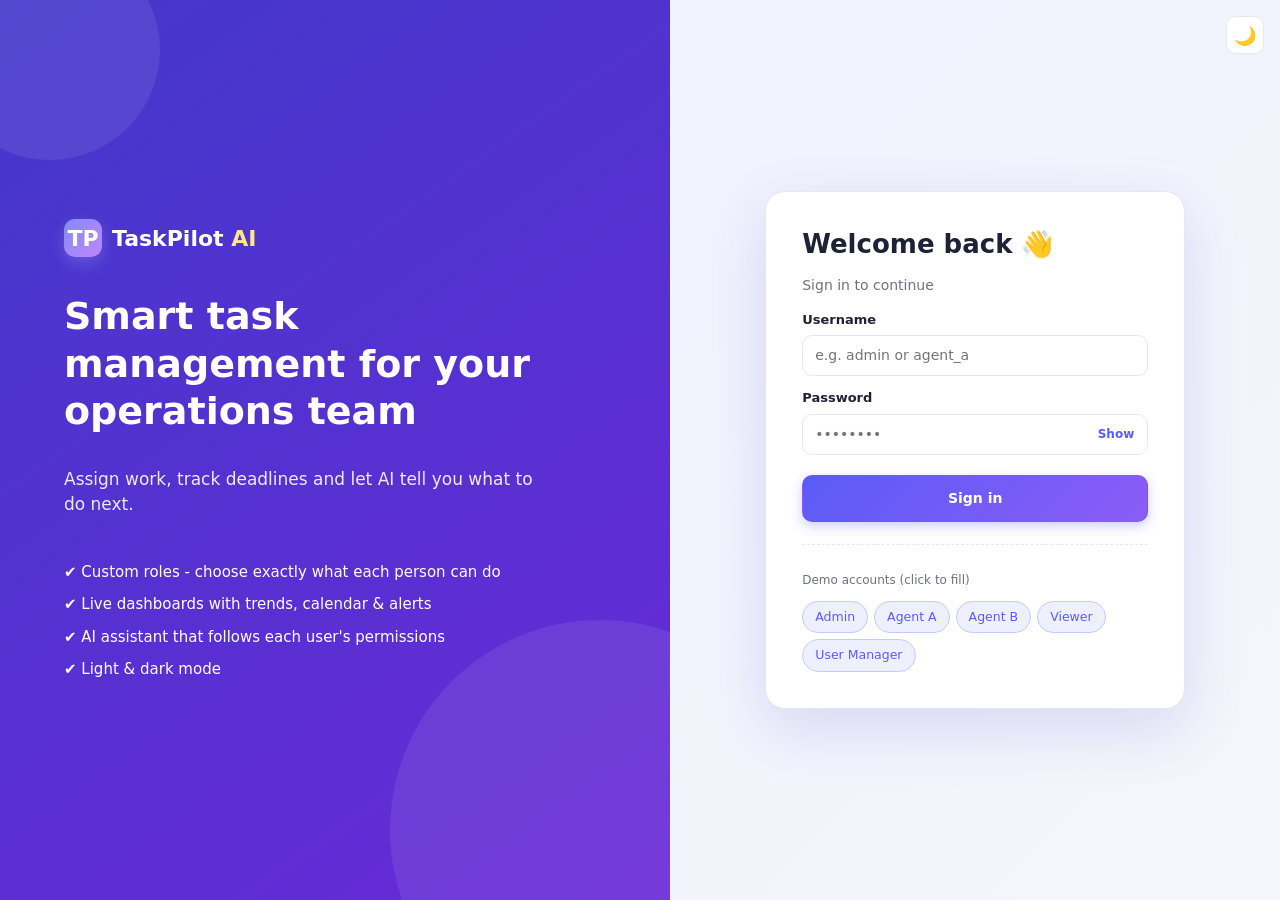
==== commit b5b7e1fb: "v6: dynamic role-based permissions, assignee-only progress, AI fixes" ====
--- a/frontend/index.html
+++ b/frontend/index.html
@@ -13,9 +13,9 @@
       <h1>Smart task management for your operations team</h1>
       <p>Assign work, track deadlines and let AI tell you what to do next.</p>
       <ul class="hero-points">
+        <li>✔ Custom roles - choose exactly what each person can do</li>
         <li>✔ Live dashboards with trends, calendar &amp; alerts</li>
-        <li>✔ Role-based access for Admins &amp; Agents</li>
-        <li>✔ AI assistant with instant &amp; cached answers</li>
+        <li>✔ AI assistant that follows each user's permissions</li>
         <li>✔ Light &amp; dark mode</li>
       </ul>
     </section>
@@ -34,8 +34,7 @@
         <div class="demo-chips">
           <button class="chip" data-u="admin" data-p="admin123">Admin</button>
           <button class="chip" data-u="agent_a" data-p="agent123">Agent A</button><button class="chip" data-u="agent_b" data-p="agent123">Agent B</button>
-          <button class="chip" data-u="agent_c" data-p="agent123">Agent C</button><button class="chip" data-u="agent_d" data-p="agent123">Agent D</button>
-          <button class="chip" data-u="agent_e" data-p="agent123">Agent E</button><button class="chip" data-u="agent_f" data-p="agent123">Agent F</button>
+          <button class="chip" data-u="viewer" data-p="viewer123">Viewer</button><button class="chip" data-u="hr" data-p="hr12345">User Manager</button>
         </div></div>
     </section>
   </div>
--- a/frontend/css/style.css
+++ b/frontend/css/style.css
@@ -1,11 +1,12 @@
-/* TaskPilot AI v5 — light & dark themes */
+/* TaskPilot AI v6 — light & dark themes */
 :root {
   --bg: #f4f6fb; --card: #ffffff; --surface: #f8f9fc; --surface-2: #f1f3f8; --hover: #fafaff;
   --text: #1e2235; --text-strong: #111827; --muted: #6b7280; --border: #e6e8f0; --border-soft: #f0f1f5;
   --primary: #5b5bf7; --primary-2: #8b5cf6; --primary-soft: #eef0ff; --primary-line: #c7c9ff; --heading: #312e81;
   --green: #16a34a; --green-soft: #dcfce7; --blue: #2563eb; --blue-soft: #dbeafe; --amber: #d97706; --amber-soft: #fef3c7;
   --purple: #9333ea; --purple-soft: #f3e8ff; --red: #dc2626; --red-soft: #fee2e2; --slate: #64748b; --slate-soft: #eef2f7;
-  --orange: #ea580c; --orange-soft: #ffedd5; --track: #edf0f6; --topbar: rgba(244,246,251,.82); --overlay: rgba(15,18,40,.45);
+  --orange: #ea580c; --orange-soft: #ffedd5; --teal: #0d9488; --teal-soft: #ccfbf1; --pink: #db2777; --pink-soft: #fce7f3;
+  --track: #edf0f6; --topbar: rgba(244,246,251,.82); --overlay: rgba(15,18,40,.45);
   --radius: 16px; --shadow: 0 1px 2px rgba(16,24,40,.04), 0 4px 16px rgba(16,24,40,.06); --shadow-lg: 0 16px 34px rgba(16,24,40,.10);
   --sidebar: 248px; color-scheme: light;
 }
@@ -15,7 +16,8 @@
   --primary: #7c7cff; --primary-2: #a78bfa; --primary-soft: rgba(124,124,255,.14); --primary-line: rgba(124,124,255,.45); --heading: #c7d2fe;
   --green: #4ade80; --green-soft: rgba(74,222,128,.14); --blue: #60a5fa; --blue-soft: rgba(96,165,250,.15); --amber: #fbbf24; --amber-soft: rgba(251,191,36,.14);
   --purple: #c084fc; --purple-soft: rgba(192,132,252,.15); --red: #f87171; --red-soft: rgba(248,113,113,.15); --slate: #94a3b8; --slate-soft: rgba(148,163,184,.14);
-  --orange: #fb923c; --orange-soft: rgba(251,146,60,.15); --track: #262d4a; --topbar: rgba(11,14,28,.8); --overlay: rgba(0,0,0,.6);
+  --orange: #fb923c; --orange-soft: rgba(251,146,60,.15); --teal: #2dd4bf; --teal-soft: rgba(45,212,191,.14); --pink: #f472b6; --pink-soft: rgba(244,114,182,.15);
+  --track: #262d4a; --topbar: rgba(11,14,28,.8); --overlay: rgba(0,0,0,.6);
   --shadow: 0 1px 2px rgba(0,0,0,.3), 0 4px 16px rgba(0,0,0,.25); --shadow-lg: 0 16px 34px rgba(0,0,0,.45); color-scheme: dark;
 }
 .theme-anim, .theme-anim * { transition: background-color .35s, border-color .35s, color .35s !important; }
@@ -25,14 +27,14 @@
 body.leaving { opacity: 0; transition: opacity .2s; }
 h1, h2, h3, h4 { margin: 0; line-height: 1.25; }
 button, input, select, textarea { font: inherit; color: inherit; }
+[hidden] { display: none !important; }
 .muted { color: var(--muted); } .small { font-size: 12px; } .strong { font-weight: 700; } .text-red { color: var(--red); }
 .nowrap { white-space: nowrap; } .right { text-align: right; } .spacer { flex: 1; }
 .ellipsis { overflow: hidden; text-overflow: ellipsis; white-space: nowrap; }
-.ico { width: 18px; height: 18px; fill: currentColor; flex-shrink: 0; }
+.ico { width: 18px; height: 18px; fill: currentColor; flex-shrink: 0; vertical-align: middle; }
 kbd { font: 600 11px/1 ui-monospace, Consolas, monospace; padding: 3px 6px; border-radius: 6px; border: 1px solid var(--border); background: var(--surface); color: var(--muted); }
 ::-webkit-scrollbar { width: 10px; height: 10px; } ::-webkit-scrollbar-thumb { background: var(--border); border-radius: 10px; border: 2px solid transparent; background-clip: padding-box; }
 
-/* ---------- Animations ---------- */
 @keyframes fade { from { opacity: 0; transform: translateY(6px); } to { opacity: 1; transform: none; } }
 @keyframes pop { from { opacity: 0; transform: translateY(10px) scale(.98); } to { opacity: 1; transform: none; } }
 @keyframes spin { to { transform: rotate(360deg); } }
@@ -50,7 +52,7 @@
 .skeleton { border-radius: var(--radius); background: linear-gradient(90deg, var(--surface) 0, var(--surface-2) 50%, var(--surface) 100%); background-size: 800px 100%; animation: shimmer 1.2s infinite linear; }
 @media (prefers-reduced-motion: reduce) { *, *::before, *::after { animation: none !important; transition: none !important; } }
 
-/* ---------- Buttons & inputs ---------- */
+/* Buttons & inputs */
 .btn { display: inline-flex; align-items: center; justify-content: center; gap: 6px; border: 1px solid transparent; border-radius: 10px; padding: 9px 16px; font-weight: 600; cursor: pointer; transition: .15s; white-space: nowrap; position: relative; }
 .btn:active:not(:disabled) { transform: scale(.97); }
 .btn.sm { padding: 6px 11px; font-size: 13px; border-radius: 8px; } .btn.sm .ico { width: 15px; height: 15px; }
@@ -71,7 +73,7 @@
 .icon-btn { position: relative; display: inline-grid; place-items: center; width: 38px; height: 38px; border-radius: 10px; border: 1px solid transparent; background: transparent; color: var(--muted); cursor: pointer; transition: .15s; }
 .icon-btn.sm { width: 28px; height: 28px; } .icon-btn.sm .ico { width: 15px; height: 15px; }
 .icon-btn:hover { background: var(--primary-soft); color: var(--primary); } .icon-btn.danger:hover { background: var(--red-soft); color: var(--red); }
-.icon-btn.ring .ico { animation: ring .9s; } #theme-btn:hover .ico { transform: rotate(25deg); transition: .3s; }
+.icon-btn.ring .ico { animation: ring .9s; }
 .link-btn { background: none; border: 0; color: var(--primary); cursor: pointer; font-weight: 600; font-size: 12px; }
 input:not([type=checkbox]):not([type=radio]):not([type=range]), select, textarea { width: 100%; padding: 9px 12px; border: 1px solid var(--border); border-radius: 10px; background: var(--card); outline: none; transition: .15s; }
 input:focus, select:focus, textarea:focus { border-color: var(--primary); box-shadow: 0 0 0 3px var(--primary-soft); }
@@ -82,7 +84,7 @@
 .chip:hover { background: var(--primary); color: #fff; border-color: var(--primary); transform: translateY(-1px); }
 .chip.xs { padding: 3px 9px; font-size: 11.5px; }
 
-/* ---------- Badges ---------- */
+/* Badges */
 .badge { display: inline-flex; align-items: center; gap: 4px; padding: 3px 10px; border-radius: 999px; font-size: 12px; font-weight: 600; white-space: nowrap; }
 .badge .ico { width: 13px; height: 13px; }
 .st-notstarted { background: var(--slate-soft); color: var(--slate); } .st-progress { background: var(--blue-soft); color: var(--blue); }
@@ -90,6 +92,8 @@
 .pr-low { background: var(--green-soft); color: var(--green); } .pr-medium { background: var(--blue-soft); color: var(--blue); }
 .pr-high { background: var(--orange-soft); color: var(--orange); } .pr-critical { background: var(--red-soft); color: var(--red); }
 .rb-admin { background: var(--purple-soft); color: var(--purple); } .rb-agent { background: var(--green-soft); color: var(--green); }
+.rb-a { background: var(--blue-soft); color: var(--blue); } .rb-b { background: var(--teal-soft); color: var(--teal); } .rb-c { background: var(--orange-soft); color: var(--orange); }
+.rb-d { background: var(--pink-soft); color: var(--pink); } .rb-e { background: var(--amber-soft); color: var(--amber); } .rb-f { background: var(--slate-soft); color: var(--slate); }
 .time-chip { display: inline-flex; align-items: center; gap: 4px; font-size: 12px; font-weight: 600; padding: 3px 9px; border-radius: 8px; background: var(--slate-soft); color: var(--slate); white-space: nowrap; }
 .time-chip .ico { width: 14px; height: 14px; }
 .time-chip.warn { background: var(--amber-soft); color: var(--amber); } .time-chip.bad { background: var(--red-soft); color: var(--red); } .time-chip.ok { background: var(--green-soft); color: var(--green); }
@@ -101,7 +105,7 @@
 .agent-chip { display: inline-flex; align-items: center; gap: 8px; font-weight: 600; white-space: nowrap; }
 .agent-chip.removed { color: var(--muted); font-style: italic; } .agent-chip.removed .avatar { background: var(--slate); }
 
-/* ---------- Login ---------- */
+/* Login */
 .login-page { background: linear-gradient(135deg, var(--primary-soft) 0%, var(--bg) 100%); }
 .theme-float { position: fixed; top: 16px; right: 16px; z-index: 10; background: var(--card); border: 1px solid var(--border); font-size: 18px; }
 .login-wrap { min-height: 100vh; display: grid; grid-template-columns: 1.1fr 1fr; }
@@ -110,7 +114,6 @@
 .login-hero::after { width: 420px; height: 420px; right: -140px; bottom: -140px; } .login-hero::before { width: 220px; height: 220px; left: -60px; top: -60px; }
 .login-hero h1 { font-size: 38px; margin: 36px 0 14px; max-width: 520px; } .login-hero p { font-size: 17px; opacity: .9; max-width: 480px; }
 .hero-points { list-style: none; padding: 0; margin: 26px 0 0; display: grid; gap: 10px; font-size: 15px; }
-.hero-points li { animation: fade .5s both; } .hero-points li:nth-child(2) { animation-delay: .1s; } .hero-points li:nth-child(3) { animation-delay: .2s; } .hero-points li:nth-child(4) { animation-delay: .3s; }
 .login-card { align-self: center; justify-self: center; width: min(420px, 92%); background: var(--card); padding: 36px; border-radius: 20px; box-shadow: 0 20px 60px rgba(67,56,202,.15); border: 1px solid var(--border); animation: pop .4s both; }
 .login-card h2 { font-size: 26px; } .login-card .btn { margin-top: 20px; padding: 12px; }
 .pw-wrap { position: relative; } .pw-wrap input { padding-right: 64px !important; }
@@ -118,7 +121,7 @@
 .demo { margin-top: 22px; border-top: 1px dashed var(--border); padding-top: 14px; } .demo-chips { display: flex; flex-wrap: wrap; gap: 6px; }
 .alert { background: var(--red-soft); color: var(--red); padding: 10px 12px; border-radius: 10px; margin-top: 14px; font-weight: 600; }
 
-/* ---------- Shell ---------- */
+/* Shell */
 .brand { display: flex; align-items: center; gap: 10px; font-size: 18px; font-weight: 600; }
 .brand b { color: #a5b4fc; } .brand.big { font-size: 22px; } .brand.big b { color: #fde68a; }
 .brand-logo { width: 38px; height: 38px; border-radius: 11px; display: grid; place-items: center; font-weight: 800; background: linear-gradient(135deg, #818cf8, #c084fc); color: #fff; box-shadow: 0 6px 16px rgba(129,140,248,.4); }
@@ -127,7 +130,6 @@
 [data-theme="dark"] .sidebar { background: linear-gradient(180deg, #080a15, #12102b); border-right: 1px solid var(--border); }
 .sidebar .brand { color: #fff; padding: 0 8px; }
 .role-pill { margin: 18px 8px 22px; padding: 6px 10px; border-radius: 8px; background: rgba(255,255,255,.08); font-size: 12px; font-weight: 600; letter-spacing: .4px; text-transform: uppercase; color: #a5b4fc; }
-.role-agent .role-pill { color: #86efac; }
 nav { display: grid; gap: 4px; }
 .nav-link { display: flex; align-items: center; gap: 12px; padding: 11px 12px; border-radius: 10px; color: #cbd5e1; text-decoration: none; font-weight: 600; cursor: pointer; background: none; border: 0; width: 100%; text-align: left; transition: .15s; }
 .nav-link:hover { background: rgba(255,255,255,.07); color: #fff; transform: translateX(2px); }
@@ -145,9 +147,9 @@
 .view { display: none; animation: fade .25s; } .view.active { display: block; }
 .mobile-only { display: none; } .nav-overlay { display: none; }
 
-/* ---------- Notifications ---------- */
+/* Notifications */
 .notif-wrap { position: relative; }
-.bell-count { position: absolute; top: 2px; right: 2px; min-width: 17px; height: 17px; padding: 0 4px; border-radius: 99px; background: var(--red); color: #fff; font-size: 10px; font-weight: 700; display: grid; place-items: center; animation: pop .3s; }
+.bell-count { position: absolute; top: 2px; right: 2px; min-width: 17px; height: 17px; padding: 0 4px; border-radius: 99px; background: var(--red); color: #fff; font-size: 10px; font-weight: 700; display: grid; place-items: center; }
 .notif-panel { position: absolute; right: 0; top: 48px; width: 380px; max-height: 480px; overflow: auto; background: var(--card); border: 1px solid var(--border); border-radius: 14px; box-shadow: var(--shadow-lg); opacity: 0; visibility: hidden; transform: translateY(-6px); transition: .18s; }
 .notif-panel.open { opacity: 1; visibility: visible; transform: none; }
 .notif-head { display: flex; justify-content: space-between; align-items: center; padding: 12px 14px; border-bottom: 1px solid var(--border); position: sticky; top: 0; background: var(--card); z-index: 1; }
@@ -162,106 +164,80 @@
 .tone-green { background: var(--green-soft); color: var(--green); } .tone-orange { background: var(--orange-soft); color: var(--orange); } .tone-purple { background: var(--purple-soft); color: var(--purple); }
 .tone-slate { background: var(--slate-soft); color: var(--slate); }
 
-/* ---------- Hero + quick ask ---------- */
+/* Hero + quick ask */
 .hero { display: grid; grid-template-columns: 1.2fr 1fr; gap: 24px; align-items: center; padding: 26px 28px; margin-bottom: 20px; border-radius: 22px; color: #fff; position: relative; overflow: hidden;
   background: linear-gradient(120deg, #4f46e5, #7c3aed 50%, #c026d3); background-size: 200% 200%; animation: gradient 14s ease infinite, pop .4s both; box-shadow: 0 14px 34px rgba(99,102,241,.32); }
-.role-agent .hero { background-image: linear-gradient(120deg, #0f766e, #059669 45%, #4f46e5); box-shadow: 0 14px 34px rgba(5,150,105,.28); }
+.hero.hero-green { background-image: linear-gradient(120deg, #0f766e, #059669 45%, #4f46e5); box-shadow: 0 14px 34px rgba(5,150,105,.28); }
 .hero::after { content: ""; position: absolute; width: 300px; height: 300px; border-radius: 50%; right: -90px; top: -120px; background: rgba(255,255,255,.08); }
 .hero h2 { font-size: 24px; } .hero p { margin: 6px 0 0; opacity: .92; }
 .hero-pills { display: flex; gap: 8px; flex-wrap: wrap; margin-top: 14px; }
-.hp { display: inline-flex; align-items: center; gap: 6px; padding: 5px 11px; border-radius: 999px; background: rgba(255,255,255,.16); font-size: 12.5px; font-weight: 600; backdrop-filter: blur(4px); }
+.hp { display: inline-flex; align-items: center; gap: 6px; padding: 5px 11px; border-radius: 999px; background: rgba(255,255,255,.16); font-size: 12.5px; font-weight: 600; }
 .hp .ico { width: 15px; height: 15px; } .hp.bad { background: rgba(254,202,202,.25); } .hp.ok { background: rgba(187,247,208,.22); }
-.quick-ask { position: relative; z-index: 1; background: rgba(255,255,255,.12); border: 1px solid rgba(255,255,255,.22); border-radius: 16px; padding: 14px; backdrop-filter: blur(6px); }
-.quick-ask label { margin: 0 0 8px; color: #fff; }
-.qa-row { display: flex; gap: 8px; }
-.qa-row input { background: rgba(255,255,255,.95) !important; border: 0 !important; color: #1e2235 !important; }
-.qa-row .btn { padding: 9px 12px; }
+.quick-ask { position: relative; z-index: 1; background: rgba(255,255,255,.12); border: 1px solid rgba(255,255,255,.22); border-radius: 16px; padding: 14px; }
+.quick-ask label { margin: 0 0 8px; color: #fff; } .qa-row { display: flex; gap: 8px; }
+.qa-row input { background: rgba(255,255,255,.95) !important; border: 0 !important; color: #1e2235 !important; } .qa-row .btn { padding: 9px 12px; }
 .qa-chips { display: flex; gap: 6px; flex-wrap: wrap; margin-top: 8px; }
-.qa-chips .chip { background: rgba(255,255,255,.15); border-color: rgba(255,255,255,.3); color: #fff; font-size: 12px; padding: 4px 10px; }
-.qa-chips .chip:hover { background: #fff; color: #4f46e5; }
-
-/* ---------- Stats + cards ---------- */
+.quick-ask .qa-chips .chip { background: rgba(255,255,255,.15); border-color: rgba(255,255,255,.3); color: #fff; font-size: 12px; padding: 4px 10px; }
+.quick-ask .qa-chips .chip:hover { background: #fff; color: #4f46e5; }
+.quick-links { display: grid; grid-template-columns: repeat(auto-fill, minmax(180px, 1fr)); gap: 12px; }
+.quick-link { display: flex; align-items: center; gap: 10px; padding: 16px; border-radius: 14px; border: 1px solid var(--border); background: var(--surface); cursor: pointer; transition: .15s; color: var(--text); }
+.quick-link:hover { border-color: var(--primary-line); background: var(--primary-soft); color: var(--primary); transform: translateY(-2px); }
+
+/* Cards & stats */
 .card { background: var(--card); border: 1px solid var(--border); border-radius: var(--radius); box-shadow: var(--shadow); padding: 18px; margin-bottom: 20px; }
 .card-head { display: flex; justify-content: space-between; align-items: center; gap: 10px; margin-bottom: 14px; flex-wrap: wrap; }
-.card-head h3 { font-size: 15.5px; color: var(--text-strong); }
+.card-head h3 { font-size: 15.5px; color: var(--text-strong); } .card-head p { margin: 4px 0 0; }
 .section-title { font-size: 14px; margin: 18px 0 10px; display: flex; align-items: center; gap: 10px; justify-content: space-between; flex-wrap: wrap; }
 .pill-num { font-size: 12px; font-weight: 700; padding: 3px 10px; border-radius: 99px; background: var(--green-soft); color: var(--green); }
-.dash-grid { display: grid; grid-template-columns: repeat(12, 1fr); gap: 20px; }
-.dash-grid > .card { margin: 0; animation: pop .4s both; }
+.dash-grid { display: grid; grid-template-columns: repeat(12, 1fr); gap: 20px; } .dash-grid > .card { margin: 0; animation: pop .4s both; }
 .span-3 { grid-column: span 3; } .span-4 { grid-column: span 4; } .span-5 { grid-column: span 5; } .span-7 { grid-column: span 7; } .span-12 { grid-column: span 12; }
 .stats-grid { display: grid; grid-template-columns: repeat(6, 1fr); gap: 16px; margin-bottom: 20px; }
-.stat-card { position: relative; display: flex; align-items: center; gap: 14px; background: var(--card); border: 1px solid var(--border); border-radius: var(--radius); padding: 16px; box-shadow: var(--shadow); transition: .2s; text-align: left; animation: pop .35s both; overflow: hidden; color: var(--text); }
-.stat-card::before { content: ""; position: absolute; left: 0; top: 0; bottom: 0; width: 4px; background: currentColor; opacity: 0; transition: .2s; }
-.stat-card:nth-child(2) { animation-delay: .04s; } .stat-card:nth-child(3) { animation-delay: .08s; } .stat-card:nth-child(4) { animation-delay: .12s; } .stat-card:nth-child(5) { animation-delay: .16s; } .stat-card:nth-child(6) { animation-delay: .2s; }
-.stat-card:disabled { cursor: default; opacity: 1; }
-.stat-card.clickable { cursor: pointer; } .stat-card.clickable:hover { transform: translateY(-3px); box-shadow: var(--shadow-lg); border-color: var(--primary-line); }
-.stat-icon { width: 46px; height: 46px; border-radius: 13px; display: grid; place-items: center; transition: .2s; flex-shrink: 0; }
-.stat-card.clickable:hover .stat-icon { transform: scale(1.08) rotate(-4deg); }
-.stat-icon .ico { width: 22px; height: 22px; } .stat-body { min-width: 0; }
+.stat-card { position: relative; display: flex; align-items: center; gap: 14px; background: var(--card); border: 1px solid var(--border); border-radius: var(--radius); padding: 16px; box-shadow: var(--shadow); transition: .2s; text-align: left; animation: pop .35s both; color: var(--text); }
+.stat-card:disabled { cursor: default; opacity: 1; } .stat-card.clickable { cursor: pointer; }
+.stat-card.clickable:hover { transform: translateY(-3px); box-shadow: var(--shadow-lg); border-color: var(--primary-line); }
+.stat-icon { width: 46px; height: 46px; border-radius: 13px; display: grid; place-items: center; flex-shrink: 0; } .stat-icon .ico { width: 22px; height: 22px; }
 .stat-value { font-size: 26px; font-weight: 800; line-height: 1.1; color: var(--text-strong); }
 .stat-label { color: var(--muted); font-size: 12.5px; font-weight: 600; } .stat-sub { font-size: 11px; color: var(--muted); font-weight: 600; margin-top: 2px; }
-.stat-go { position: absolute; right: 12px; top: 10px; color: var(--muted); opacity: 0; transition: .2s; } .stat-card.clickable:hover .stat-go { opacity: 1; transform: translateX(2px); }
-.tone-indigo .stat-icon { background: var(--primary-soft); color: var(--primary); } .tone-green .stat-icon { background: var(--green-soft); color: var(--green); }
-.tone-blue .stat-icon { background: var(--blue-soft); color: var(--blue); } .tone-amber .stat-icon { background: var(--amber-soft); color: var(--amber); }
-.tone-slate .stat-icon { background: var(--slate-soft); color: var(--slate); } .tone-red .stat-icon { background: var(--red-soft); color: var(--red); }
-.stat-card.tone-green, .stat-card.tone-blue, .stat-card.tone-amber, .stat-card.tone-red, .stat-card.tone-slate, .stat-card.tone-indigo { background: var(--card); }
-.tone-red .stat-value { color: var(--red); }
-
-/* Donut */
+.stat-go { position: absolute; right: 12px; top: 10px; color: var(--muted); opacity: 0; transition: .2s; } .stat-card.clickable:hover .stat-go { opacity: 1; }
+.tone-indigo .stat-icon { background: var(--primary-soft); color: var(--primary); } .stat-card.tone-green .stat-icon { background: var(--green-soft); color: var(--green); }
+.stat-card.tone-blue .stat-icon { background: var(--blue-soft); color: var(--blue); } .stat-card.tone-amber .stat-icon { background: var(--amber-soft); color: var(--amber); }
+.stat-card.tone-slate .stat-icon { background: var(--slate-soft); color: var(--slate); } .stat-card.tone-red .stat-icon { background: var(--red-soft); color: var(--red); }
+.stat-card.tone-green, .stat-card.tone-blue, .stat-card.tone-amber, .stat-card.tone-red, .stat-card.tone-slate { background: var(--card); color: var(--text); }
+.stat-card.tone-red .stat-value { color: var(--red); }
 .team-progress { display: flex; align-items: center; gap: 24px; flex-wrap: wrap; }
-.donut { --p: 0; width: 140px; height: 140px; border-radius: 50%; background: conic-gradient(var(--green) calc(var(--p) * 1%), var(--track) 0); display: grid; place-items: center; flex-shrink: 0; animation: pop .5s both; }
+.donut { --p: 0; width: 140px; height: 140px; border-radius: 50%; background: conic-gradient(var(--green) calc(var(--p) * 1%), var(--track) 0); display: grid; place-items: center; flex-shrink: 0; }
 .donut-inner { width: 104px; height: 104px; border-radius: 50%; background: var(--card); display: grid; place-items: center; align-content: center; text-align: center; }
 .donut-inner b { font-size: 24px; color: var(--text-strong); } .donut-inner small { color: var(--muted); font-size: 11.5px; }
-.tp-legend { display: grid; gap: 6px; flex: 1; min-width: 150px; font-size: 13px; }
-.tp-legend > div { display: flex; align-items: center; gap: 8px; } .tp-legend b { margin-left: auto; } .tp-legend .muted b { margin-left: 4px; }
+.tp-legend { display: grid; gap: 6px; flex: 1; min-width: 150px; font-size: 13px; } .tp-legend > div { display: flex; align-items: center; gap: 8px; } .tp-legend b { margin-left: auto; } .tp-legend .muted b { margin-left: 4px; }
 .dot { width: 9px; height: 9px; border-radius: 50%; display: inline-block; }
-.dot.green { background: var(--green); } .dot.blue { background: var(--blue); } .dot.amber { background: var(--amber); } .dot.purple { background: var(--purple); } .dot.slate { background: var(--slate); } .dot.red { background: var(--red); }
-
-/* 7-day bar chart */
+.dot.green { background: var(--green); } .dot.blue { background: var(--blue); } .dot.amber { background: var(--amber); } .dot.purple { background: var(--purple); } .dot.slate { background: var(--slate); }
 .bar-chart { display: grid; grid-template-columns: repeat(7, 1fr); gap: 10px; height: 170px; align-items: end; padding-top: 6px; }
 .bc-col { display: flex; flex-direction: column; align-items: center; justify-content: flex-end; height: 100%; gap: 6px; }
 .bc-val { font-size: 12px; font-weight: 700; color: var(--text-strong); min-height: 16px; }
-.bc-bar { width: 100%; max-width: 38px; height: var(--h); border-radius: 10px 10px 4px 4px; background: linear-gradient(180deg, var(--primary-2), var(--primary)); opacity: .8; animation: rise .7s ease-out both; animation-delay: calc(var(--i) * 60ms); transition: .2s; }
-.bc-bar.today { background: linear-gradient(180deg, #34d399, #059669); opacity: 1; }
-.bc-col:hover .bc-bar { opacity: 1; transform: scaleX(1.08); }
-.bc-lbl { font-size: 11.5px; color: var(--muted); font-weight: 600; }
-
-/* Calendar strip */
+.bc-bar { width: 100%; max-width: 38px; height: var(--h); border-radius: 10px 10px 4px 4px; background: linear-gradient(180deg, var(--primary-2), var(--primary)); opacity: .8; animation: rise .7s ease-out both; animation-delay: calc(var(--i) * 60ms); }
+.bc-bar.today { background: linear-gradient(180deg, #34d399, #059669); opacity: 1; } .bc-lbl { font-size: 11.5px; color: var(--muted); font-weight: 600; }
 .cal-strip { display: grid; grid-template-columns: repeat(7, 1fr); gap: 8px; }
-.cal-day { display: grid; justify-items: center; gap: 1px; padding: 10px 4px; border-radius: 14px; background: var(--surface); border: 1px solid var(--border-soft); transition: .2s; cursor: default; }
-.cal-day:hover { transform: translateY(-3px); border-color: var(--primary-line); box-shadow: var(--shadow); }
+.cal-day { display: grid; justify-items: center; gap: 1px; padding: 10px 4px; border-radius: 14px; background: var(--surface); border: 1px solid var(--border-soft); transition: .2s; }
+.cal-day:hover { transform: translateY(-3px); border-color: var(--primary-line); }
 .cal-day b { font-size: 20px; color: var(--text-strong); } .cal-dow, .cal-mon { font-size: 11px; color: var(--muted); font-weight: 600; }
 .cal-count { margin-top: 4px; font-size: 11px; font-weight: 700; color: var(--muted); }
 .cal-day.has { background: var(--primary-soft); border-color: var(--primary-line); } .cal-day.has .cal-count { color: var(--primary); }
-.cal-day.hot { background: var(--orange-soft); border-color: var(--orange); } .cal-day.hot .cal-count { color: var(--orange); }
-.cal-day.today { outline: 2px solid var(--primary); outline-offset: 2px; }
-
-/* Priority mix */
-.mix { display: grid; gap: 12px; }
-.mix-row { display: grid; grid-template-columns: 78px 1fr 26px; align-items: center; gap: 10px; }
-.mix-track { height: 10px; border-radius: 99px; background: var(--track); overflow: hidden; }
-.mix-fill { display: block; height: 100%; width: var(--w); border-radius: 99px; animation: grow .7s ease-out; }
-.pf-low { background: var(--green); } .pf-medium { background: var(--blue); } .pf-high { background: var(--orange); } .pf-critical { background: var(--red); }
-.mix-row b { text-align: right; }
-
-/* Needs attention */
+.cal-day.hot { background: var(--orange-soft); border-color: var(--orange); } .cal-day.hot .cal-count { color: var(--orange); } .cal-day.today { outline: 2px solid var(--primary); outline-offset: 2px; }
+.mix { display: grid; gap: 12px; } .mix-row { display: grid; grid-template-columns: 78px 1fr 26px; align-items: center; gap: 10px; }
+.mix-track { height: 10px; border-radius: 99px; background: var(--track); overflow: hidden; } .mix-fill { display: block; height: 100%; width: var(--w); border-radius: 99px; animation: grow .7s ease-out; }
+.pf-low { background: var(--green); } .pf-medium { background: var(--blue); } .pf-high { background: var(--orange); } .pf-critical { background: var(--red); } .mix-row b { text-align: right; }
 .attn { display: grid; gap: 8px; max-height: 380px; overflow: auto; }
 .attn-item { display: flex; align-items: center; gap: 10px; padding: 10px 12px; border-radius: 12px; background: var(--surface); border: 1px solid var(--border-soft); cursor: pointer; transition: .15s; }
 .attn-item:hover { border-color: var(--primary-line); transform: translateX(3px); }
-.attn-tag { font-size: 10.5px; font-weight: 800; text-transform: uppercase; letter-spacing: .4px; padding: 3px 8px; border-radius: 6px; white-space: nowrap; background: var(--slate-soft); color: var(--slate); }
+.attn-tag { font-size: 10.5px; font-weight: 800; text-transform: uppercase; padding: 3px 8px; border-radius: 6px; white-space: nowrap; background: var(--slate-soft); color: var(--slate); }
 .attn-tag.bad { background: var(--red-soft); color: var(--red); } .attn-tag.warn { background: var(--amber-soft); color: var(--amber); } .attn-tag.hold { background: var(--purple-soft); color: var(--purple); }
 .attn-body { flex: 1; min-width: 0; } .attn-body b { display: block; font-size: 13.5px; overflow: hidden; text-overflow: ellipsis; white-space: nowrap; } .attn-body small { color: var(--muted); }
-
-/* AI efficiency */
 .ai-stats { display: flex; gap: 20px; align-items: center; flex-wrap: wrap; }
 .ai-ring { --p: 0; width: 118px; height: 118px; border-radius: 50%; background: conic-gradient(var(--primary) calc(var(--p) * 1%), var(--track) 0); display: grid; place-items: center; flex-shrink: 0; }
 .ai-ring > div { width: 88px; height: 88px; border-radius: 50%; background: var(--card); display: grid; place-items: center; align-content: center; text-align: center; }
 .ai-ring b { font-size: 22px; color: var(--text-strong); } .ai-ring small { font-size: 11px; color: var(--muted); }
-.ai-nums { flex: 1; display: grid; gap: 7px; min-width: 200px; font-size: 13px; }
-.ai-nums > div { display: flex; justify-content: space-between; gap: 8px; } .ai-nums span { display: inline-flex; align-items: center; gap: 6px; color: var(--muted); }
-.ai-nums .ico { width: 15px; height: 15px; } .ai-nums .good b { color: var(--green); }
-
-/* Workload bars & tables */
+.ai-nums { flex: 1; display: grid; gap: 7px; min-width: 200px; font-size: 13px; } .ai-nums > div { display: flex; justify-content: space-between; gap: 8px; }
+.ai-nums span { display: inline-flex; align-items: center; gap: 6px; color: var(--muted); } .ai-nums .ico { width: 15px; height: 15px; } .ai-nums .good b { color: var(--green); }
 .legend { font-size: 12px; color: var(--muted); display: inline-flex; align-items: center; gap: 6px; flex-wrap: wrap; font-weight: 500; }
 .lg { display: inline-block; width: 10px; height: 10px; border-radius: 3px; margin-left: 6px; }
 .lg.done, .seg.done { background: #22c55e; } .lg.prog, .seg.prog { background: #6366f1; } .lg.ns, .seg.ns { background: var(--slate); opacity: .5; }
@@ -269,64 +245,65 @@
 .bar-row.clickable { cursor: pointer; } .bar-row.clickable:hover { background: var(--hover); }
 .bar-label { display: flex; align-items: center; gap: 8px; font-weight: 600; min-width: 0; }
 .stack { display: flex; height: 12px; background: var(--track); border-radius: 99px; overflow: hidden; } .seg { height: 100%; animation: grow .7s ease-out; }
-.bar-num { font-weight: 700; font-size: 13px; }
-.od-pill { background: var(--red-soft); color: var(--red); font-size: 11px; padding: 1px 7px; border-radius: 99px; margin-left: 4px; }
-.mini-list { display: grid; gap: 8px; max-height: 330px; overflow: auto; }
+.bar-num { font-weight: 700; font-size: 13px; } .od-pill { background: var(--red-soft); color: var(--red); font-size: 11px; padding: 1px 7px; border-radius: 99px; margin-left: 4px; }
 .mini-item { display: flex; align-items: center; gap: 10px; padding: 10px 12px; border-radius: 12px; background: var(--surface); border: 1px solid var(--border-soft); cursor: pointer; transition: .15s; }
-.mini-item > div { flex: 1; min-width: 0; }
-.mini-item:hover { border-color: var(--primary-line); background: var(--primary-soft); transform: translateX(3px); }
-.mini-item b { display: block; font-size: 13.5px; } .mini-item small { color: var(--muted); display: flex; gap: 6px; align-items: center; flex-wrap: wrap; }
+.mini-item > div { flex: 1; min-width: 0; } .mini-item:hover { border-color: var(--primary-line); background: var(--primary-soft); }
+.mini-item b { display: block; font-size: 13.5px; } .mini-item small { color: var(--muted); }
 .activity-grid { display: grid; grid-template-columns: repeat(auto-fill, minmax(320px, 1fr)); gap: 8px; }
 .empty { text-align: center; padding: 26px 10px; color: var(--muted); } .empty .ico { width: 36px; height: 36px; opacity: .35; } .empty p { margin: 6px 0 0; }
-
-/* Focus list (agent) */
 .focus-list { display: grid; gap: 10px; }
 .focus-item { display: flex; align-items: center; gap: 14px; padding: 12px 14px; border: 1px solid var(--border); border-radius: 14px; cursor: pointer; transition: .15s; background: var(--card); }
-.focus-item:hover { border-color: var(--primary-line); box-shadow: 0 6px 16px rgba(91,91,247,.12); transform: translateY(-1px); }
+.focus-item:hover { border-color: var(--primary-line); transform: translateY(-1px); }
 .rank { width: 34px; height: 34px; border-radius: 10px; display: grid; place-items: center; font-weight: 800; color: #fff; background: linear-gradient(135deg, var(--primary), var(--primary-2)); flex-shrink: 0; }
 .focus-item:first-child .rank { background: linear-gradient(135deg, #ef4444, #f97316); }
-.focus-body { flex: 1; min-width: 0; } .focus-title { display: flex; align-items: center; gap: 8px; flex-wrap: wrap; }
-.focus-meta { display: flex; gap: 6px; margin: 5px 0; flex-wrap: wrap; }
+.focus-body { flex: 1; min-width: 0; } .focus-title { display: flex; align-items: center; gap: 8px; flex-wrap: wrap; } .focus-meta { display: flex; gap: 6px; margin: 5px 0; flex-wrap: wrap; }
 .mini-prog { display: flex; align-items: center; gap: 8px; max-width: 260px; margin-bottom: 5px; } .mini-prog .progress { flex: 1; height: 6px; } .mini-prog span { font-size: 11px; font-weight: 700; color: var(--muted); }
 .focus-why { display: flex; gap: 5px; flex-wrap: wrap; } .focus-why span { font-size: 11.5px; background: var(--surface-2); color: var(--muted); padding: 2px 8px; border-radius: 6px; }
 
-/* ---------- Toolbar / tabs / switch ---------- */
+/* Toolbar / tabs / table */
 .toolbar { display: flex; gap: 10px; align-items: center; flex-wrap: wrap; margin-bottom: 14px; }
 .toolbar.card { margin-bottom: 18px; padding: 12px 14px; }
 .toolbar input[type=search] { max-width: 260px; } .toolbar select { width: auto; min-width: 140px; }
 .tabs { display: inline-flex; background: var(--surface-2); padding: 4px; border-radius: 12px; gap: 2px; }
-.tab { border: 0; background: none; padding: 7px 16px; border-radius: 9px; font-weight: 600; color: var(--muted); cursor: pointer; transition: .15s; display: inline-flex; align-items: center; gap: 6px; }
-.tab:hover { color: var(--text); } .tab.active { background: var(--card); color: var(--primary); box-shadow: 0 2px 6px rgba(16,24,40,.08); }
-.tab-count { font-size: 11px; padding: 0 7px; border-radius: 99px; background: var(--primary-soft); color: var(--primary); }
+.tab { border: 0; background: none; padding: 7px 16px; border-radius: 9px; font-weight: 600; color: var(--muted); cursor: pointer; transition: .15s; }
+.tab.active { background: var(--card); color: var(--primary); box-shadow: 0 2px 6px rgba(16,24,40,.08); }
 .switch { display: inline-flex; align-items: center; gap: 8px; margin: 0; cursor: pointer; font-weight: 600; } .switch input { display: none; }
 .switch span { width: 36px; height: 20px; border-radius: 99px; background: var(--border); position: relative; transition: .2s; }
-.switch span::after { content: ""; position: absolute; top: 2px; left: 2px; width: 16px; height: 16px; border-radius: 50%; background: #fff; transition: .2s; box-shadow: 0 1px 3px rgba(0,0,0,.2); }
+.switch span::after { content: ""; position: absolute; top: 2px; left: 2px; width: 16px; height: 16px; border-radius: 50%; background: #fff; transition: .2s; }
 .switch input:checked + span { background: var(--red); } .switch input:checked + span::after { left: 18px; }
-.table-wrap { overflow-x: auto; }
-.table { width: 100%; border-collapse: collapse; }
+.table-wrap { overflow-x: auto; } .table { width: 100%; border-collapse: collapse; }
 .table th { text-align: left; font-size: 11.5px; text-transform: uppercase; letter-spacing: .4px; color: var(--muted); font-weight: 700; padding: 10px 12px; background: var(--surface); border-bottom: 1px solid var(--border); white-space: nowrap; }
 .table td { padding: 11px 12px; border-bottom: 1px solid var(--border-soft); vertical-align: middle; }
-.table tbody tr { transition: background .12s; } .table tbody tr:hover { background: var(--hover); } .table tr.clickable { cursor: pointer; }
+.table tbody tr:hover { background: var(--hover); } .table tr.clickable { cursor: pointer; }
 .row-overdue { background: var(--red-soft); } .row-overdue td:first-child { box-shadow: inset 3px 0 0 var(--red); }
 .task-cell b { display: block; } .task-cell small { color: var(--muted); display: block; max-width: 260px; overflow: hidden; text-overflow: ellipsis; white-space: nowrap; }
-.prog-wrap { display: flex; align-items: center; gap: 8px; min-width: 110px; } .prog-wrap .progress { flex: 1; } .prog-wrap > span { font-size: 12px; font-weight: 700; width: 38px; text-align: right; }
+.prog-wrap { display: flex; align-items: center; gap: 8px; min-width: 100px; } .prog-wrap .progress { flex: 1; } .prog-wrap > span { font-size: 12px; font-weight: 700; width: 38px; text-align: right; }
 .deadline-cell { white-space: nowrap; font-size: 13px; } .deadline-cell .time-chip { margin-top: 4px; }
-.tasks-table th, .tasks-table td { padding-left: 8px; padding-right: 8px; } .tasks-table .icon-btn { width: 30px; height: 30px; }
-
-/* ---------- Team ---------- */
-.agent-grid { display: grid; grid-template-columns: repeat(auto-fill, minmax(300px, 1fr)); gap: 16px; } .agent-grid > .empty { grid-column: 1 / -1; }
-.agent-card { border: 1px solid var(--border); border-radius: 16px; padding: 16px; display: flex; flex-direction: column; gap: 14px; transition: .2s; background: linear-gradient(180deg, var(--card), var(--surface)); }
-.agent-card:hover { box-shadow: var(--shadow-lg); transform: translateY(-2px); border-color: var(--primary-line); }
+.tasks-table th, .tasks-table td, #agent-table th, #agent-table td { padding-left: 8px; padding-right: 8px; } .tasks-table .icon-btn { width: 30px; height: 30px; }
+
+/* Team & roles */
+.agent-grid, .role-grid { display: grid; grid-template-columns: repeat(auto-fill, minmax(310px, 1fr)); gap: 16px; } .agent-grid > .empty { grid-column: 1 / -1; }
+.agent-card, .role-card { border: 1px solid var(--border); border-radius: 16px; padding: 16px; display: flex; flex-direction: column; gap: 12px; transition: .2s; background: linear-gradient(180deg, var(--card), var(--surface)); }
+.agent-card:hover, .role-card:hover { box-shadow: var(--shadow-lg); transform: translateY(-2px); border-color: var(--primary-line); }
 .admin-card { border-top: 3px solid var(--purple); }
 .ac-top { display: flex; align-items: center; gap: 12px; } .ac-top .badge { margin-left: auto; }
 .ac-name { min-width: 0; } .ac-name b { display: block; font-size: 16px; overflow: hidden; text-overflow: ellipsis; white-space: nowrap; } .ac-name small { color: var(--muted); } .you { color: var(--purple); font-weight: 600; font-size: 12px; }
 .ac-stats { display: grid; grid-template-columns: repeat(4, 1fr); gap: 6px; background: var(--surface-2); border-radius: 12px; padding: 10px 6px; text-align: center; }
 .ac-stats b { display: block; font-size: 18px; } .ac-stats small { color: var(--muted); font-size: 11px; }
-.ac-actions { display: flex; gap: 6px; flex-wrap: wrap; } .ac-actions .btn { flex: 1 1 auto; }
-.role-pick { display: grid; grid-template-columns: 1fr 1fr; gap: 10px; } .role-opt { margin: 0; cursor: pointer; } .role-opt input { display: none; }
-.role-opt > span { display: grid; gap: 2px; justify-items: start; padding: 12px 14px; border: 2px solid var(--border); border-radius: 12px; transition: .15s; font-weight: 400; }
-.role-opt > span .ico { color: var(--primary); width: 22px; height: 22px; } .role-opt small { color: var(--muted); }
-.role-opt:hover > span { border-color: var(--primary-line); } .role-opt input:checked + span { border-color: var(--primary); background: var(--primary-soft); }
+.ac-actions { display: flex; gap: 6px; flex-wrap: wrap; margin-top: auto; } .ac-actions .btn { flex: 1 1 auto; }
+.rc-head { display: flex; justify-content: space-between; align-items: center; gap: 8px; } .rc-head .badge { font-size: 13px; padding: 4px 12px; }
+.role-card p { margin: 0; }
+.perm-chips { display: flex; flex-wrap: wrap; gap: 6px; }
+.perm-chip { font-size: 11.5px; padding: 3px 9px; border-radius: 8px; background: var(--surface-2); border: 1px solid var(--border-soft); color: var(--text); }
+.perm-groups { display: grid; grid-template-columns: repeat(auto-fill, minmax(320px, 1fr)); gap: 12px; margin-top: 14px; }
+.perm-group { border: 1px solid var(--border); border-radius: 12px; padding: 8px 12px 12px; margin: 0; }
+.perm-group legend { font-weight: 700; font-size: 12px; text-transform: uppercase; letter-spacing: .4px; color: var(--primary); padding: 0 6px; }
+.perm-opt { display: flex; gap: 10px; align-items: flex-start; margin: 8px 0 0; padding: 8px 10px; border-radius: 10px; cursor: pointer; font-weight: 400; border: 1px solid transparent; transition: .15s; }
+.perm-opt:hover { background: var(--hover); } .perm-opt:has(input:checked) { background: var(--primary-soft); border-color: var(--primary-line); }
+.perm-opt input { margin-top: 3px; accent-color: var(--primary); width: 16px; height: 16px; } .perm-opt b { display: block; font-size: 13px; } .perm-opt small { color: var(--muted); font-size: 11px; }
+.perm-opt.disabled { opacity: .45; cursor: not-allowed; }
+.preset-chips { margin-top: 0; }
+.info-line { display: flex; gap: 8px; align-items: center; margin-top: 14px; padding: 10px 12px; border-radius: 10px; background: var(--surface-2); color: var(--muted); font-size: 13px; }
 .warn-box { display: flex; gap: 10px; align-items: flex-start; background: var(--red-soft); color: var(--text); border-radius: 12px; padding: 12px 14px; margin-top: 14px; }
 .warn-box .ico { color: var(--red); margin-top: 2px; } .warn-box.info { background: var(--purple-soft); } .warn-box.info .ico { color: var(--purple); }
 .radio-list { display: grid; gap: 8px; }
@@ -335,7 +312,7 @@
 .radio-opt > span { display: flex; align-items: center; gap: 8px; flex: 1; flex-wrap: wrap; } .radio-opt select { width: auto; min-width: 180px; padding: 6px 10px; }
 .preview-box { margin-top: 14px; padding: 10px 12px; border-radius: 10px; background: var(--surface); border: 1px dashed var(--border); font-size: 13px; } .preview-box:empty { display: none; }
 .seg-group { display: flex; gap: 4px; background: var(--surface-2); padding: 4px; border-radius: 10px; }
-.seg-btn { flex: 1; border: 0; padding: 6px 4px; border-radius: 7px; font-size: 12.5px; font-weight: 600; cursor: pointer; background: transparent; color: var(--muted); transition: .15s; }
+.seg-btn { flex: 1; border: 0; padding: 6px 4px; border-radius: 7px; font-size: 12.5px; font-weight: 600; cursor: pointer; background: transparent; color: var(--muted); }
 .seg-btn.on { box-shadow: inset 0 0 0 2px currentColor; } .seg-btn:not(.on) { background: transparent !important; }
 .quick-dates { display: flex; gap: 4px; flex-wrap: wrap; margin-top: 6px; }
 .cred-card { border: 1px solid var(--green); background: var(--green-soft); border-radius: 12px; padding: 12px 14px; margin-top: 10px; }
@@ -343,15 +320,14 @@
 .cred-row { display: grid; grid-template-columns: 80px 1fr auto; align-items: center; gap: 8px; padding: 4px 0; } .cred-row span { color: var(--muted); font-size: 12.5px; }
 .cred-row code { background: var(--card); border: 1px solid var(--border); padding: 4px 10px; border-radius: 8px; font-size: 14px; font-weight: 600; user-select: all; }
 .cred-note { font-size: 11.5px; color: var(--green); margin-top: 6px; }
-.action-card { border: 1px solid var(--red); background: var(--red-soft); border-radius: 12px; padding: 12px 14px; margin-top: 10px; animation: pop .3s; }
+.action-card { border: 1px solid var(--red); background: var(--red-soft); border-radius: 12px; padding: 12px 14px; margin-top: 10px; }
 .action-card.st-done { border-color: var(--green); background: var(--green-soft); } .action-card.st-cancelled, .action-card.st-expired { border-color: var(--border); background: var(--surface); }
 .action-head { display: flex; align-items: center; gap: 8px; }
 .action-card.st-pending .action-head, .action-card.st-failed .action-head { color: var(--red); } .action-card.st-done .action-head { color: var(--green); }
-.action-card.st-cancelled .action-head, .action-card.st-expired .action-head { color: var(--muted); }
 .action-summary { margin-top: 6px; font-size: 13.5px; } .action-result { margin-top: 4px; font-size: 12.5px; color: var(--muted); }
 .action-btns { display: flex; justify-content: flex-end; gap: 8px; margin-top: 10px; }
 
-/* ---------- Task cards (agent) ---------- */
+/* Task cards */
 .task-grid { display: grid; grid-template-columns: repeat(auto-fill, minmax(320px, 1fr)); gap: 18px; }
 .task-grid > .empty { grid-column: 1 / -1; background: var(--card); border-radius: var(--radius); border: 1px dashed var(--border); }
 .task-card { background: var(--card); border: 1px solid var(--border); border-radius: 16px; padding: 18px; box-shadow: var(--shadow); display: flex; flex-direction: column; gap: 10px; transition: transform .2s, box-shadow .2s; border-top: 4px solid var(--primary); }
@@ -363,15 +339,15 @@
 .tc-meta small { display: block; color: var(--muted); font-size: 11px; } .tc-meta span { font-weight: 600; font-size: 13px; }
 .tc-actions { display: flex; gap: 6px; flex-wrap: wrap; justify-content: flex-end; margin-top: auto; }
 .status-menu { position: relative; } .status-trigger { border: 0; background: none; padding: 0; cursor: pointer; display: inline-flex; align-items: center; gap: 2px; } .status-trigger:disabled { cursor: default; }
-.status-trigger:hover:not(:disabled) .badge { box-shadow: 0 0 0 2px var(--primary-line); } .caret { font-size: 10px; color: var(--muted); }
+.caret { font-size: 10px; color: var(--muted); }
 .status-pop { position: absolute; right: 0; top: 30px; z-index: 5; display: none; flex-direction: column; gap: 4px; padding: 6px; background: var(--card); border: 1px solid var(--border); border-radius: 12px; box-shadow: var(--shadow-lg); min-width: 170px; }
-.status-pop.open { display: flex; animation: pop .15s; } .status-pop button { border: 0; background: none; text-align: left; padding: 4px; border-radius: 8px; cursor: pointer; } .status-pop button:hover { background: var(--hover); }
-
-/* ---------- Modal ---------- */
+.status-pop.open { display: flex; } .status-pop button { border: 0; background: none; text-align: left; padding: 4px; border-radius: 8px; cursor: pointer; } .status-pop button:hover { background: var(--hover); }
+
+/* Modal */
 .modal-backdrop { position: fixed; inset: 0; background: var(--overlay); backdrop-filter: blur(3px); display: grid; place-items: center; z-index: 100; padding: 16px; opacity: 0; transition: opacity .2s; }
 .modal-backdrop.show { opacity: 1; }
 .modal { background: var(--card); border: 1px solid var(--border); border-radius: 18px; width: min(560px, 100%); max-height: 92vh; overflow: auto; box-shadow: 0 30px 80px rgba(0,0,0,.3); transform: translateY(14px) scale(.98); transition: transform .22s; }
-.modal.wide { width: min(760px, 100%); } .modal-backdrop.show .modal { transform: none; }
+.modal.wide { width: min(820px, 100%); } .modal-backdrop.show .modal { transform: none; }
 .modal-head { display: flex; justify-content: space-between; align-items: center; padding: 18px 22px; border-bottom: 1px solid var(--border); position: sticky; top: 0; background: var(--card); z-index: 1; }
 .modal-head h3 { font-size: 17px; } .modal-body { padding: 6px 22px 22px; } .modal-foot { display: flex; justify-content: flex-end; gap: 10px; margin-top: 20px; }
 .form-grid { display: grid; grid-template-columns: 1fr 1fr; gap: 0 14px; } .form-grid .full { grid-column: 1 / -1; }
@@ -380,12 +356,11 @@
 .upd-head { display: flex; justify-content: space-between; align-items: center; gap: 10px; flex-wrap: wrap; background: var(--surface); padding: 12px 14px; border-radius: 12px; margin-top: 14px; } .upd-head > div { display: flex; gap: 6px; }
 .status-options { display: grid; grid-template-columns: 1fr 1fr; gap: 8px; } .status-opt { margin: 0; cursor: pointer; font-weight: 400; } .status-opt input { display: none; }
 .status-opt > span { display: flex; flex-direction: column; gap: 4px; align-items: flex-start; padding: 10px 12px; border: 2px solid var(--border); border-radius: 12px; transition: .15s; }
-.status-opt small { color: var(--muted); font-size: 11.5px; } .status-opt:hover > span { border-color: var(--primary-line); transform: translateY(-1px); }
-.status-opt input:checked + span { border-color: var(--primary); background: var(--primary-soft); }
+.status-opt small { color: var(--muted); font-size: 11.5px; } .status-opt input:checked + span { border-color: var(--primary); background: var(--primary-soft); }
 .range { width: 100%; height: 8px; -webkit-appearance: none; appearance: none; border-radius: 99px; outline: none; background: linear-gradient(90deg, var(--primary) var(--val, 0%), var(--track) var(--val, 0%)); }
-.range::-webkit-slider-thumb { -webkit-appearance: none; width: 20px; height: 20px; border-radius: 50%; background: #fff; border: 3px solid var(--primary); cursor: pointer; box-shadow: 0 2px 6px rgba(0,0,0,.2); }
+.range::-webkit-slider-thumb { -webkit-appearance: none; width: 20px; height: 20px; border-radius: 50%; background: #fff; border: 3px solid var(--primary); cursor: pointer; }
 .range::-moz-range-thumb { width: 16px; height: 16px; border-radius: 50%; background: #fff; border: 3px solid var(--primary); cursor: pointer; } .range:disabled { opacity: .5; }
-.range-marks { display: flex; justify-content: space-between; font-size: 10.5px; color: var(--muted); margin-top: 4px; } .hint { font-size: 12px; color: var(--muted); min-height: 16px; }
+.range-marks { display: flex; justify-content: space-between; font-size: 10.5px; color: var(--muted); margin-top: 4px; } .hint { font-size: 12px; color: var(--muted); min-height: 16px; margin-top: 4px; }
 .detail-top { display: flex; justify-content: space-between; align-items: flex-start; gap: 10px; margin-top: 14px; flex-wrap: wrap; } .detail h2 { font-size: 20px; } .detail-badges { display: flex; gap: 6px; }
 .detail-grid { display: grid; grid-template-columns: repeat(4, 1fr); gap: 14px; background: var(--surface); padding: 14px; border-radius: 12px; margin: 14px 0; }
 .detail-grid label, .detail-progress label { margin: 0 0 4px; font-size: 11px; color: var(--muted); text-transform: uppercase; letter-spacing: .4px; }
@@ -394,71 +369,54 @@
 .tl-dot { width: 10px; height: 10px; border-radius: 50%; background: var(--primary); margin-top: 6px; box-shadow: 0 0 0 4px var(--primary-soft); flex-shrink: 0; }
 .tl-head { font-size: 13px; } .tl-body { display: flex; gap: 8px; align-items: center; flex-wrap: wrap; margin-top: 3px; } .tl-note { width: 100%; background: var(--surface); border-radius: 8px; padding: 6px 10px; font-size: 13px; }
 
-/* ---------- Toasts ---------- */
+/* Toasts */
 #toasts { position: fixed; bottom: 22px; right: 22px; display: grid; gap: 10px; z-index: 200; }
-.toast { display: flex; align-items: center; gap: 10px; min-width: 260px; max-width: 400px; padding: 12px 16px; border-radius: 12px; background: #1e2235; color: #fff; box-shadow: 0 12px 30px rgba(0,0,0,.25); animation: pop .25s; transition: .4s; cursor: pointer; border: 1px solid rgba(255,255,255,.08); }
+.toast { display: flex; align-items: center; gap: 10px; min-width: 260px; max-width: 420px; padding: 12px 16px; border-radius: 12px; background: #1e2235; color: #fff; box-shadow: 0 12px 30px rgba(0,0,0,.25); animation: pop .25s; transition: .4s; cursor: pointer; }
 .toast.success .ico { color: #4ade80; } .toast.error { background: #7f1d1d; } .toast.info .ico { color: #a5b4fc; } .toast.hide { opacity: 0; transform: translateX(30px); }
 
-/* ---------- AI chat ---------- */
+/* AI chat */
 .chat-card { background: var(--card); border: 1px solid var(--border); border-radius: 18px; box-shadow: var(--shadow); display: flex; flex-direction: column; height: calc(100vh - 140px); min-height: 480px; overflow: hidden; }
 .chat-head { display: flex; justify-content: space-between; align-items: center; padding: 14px 18px; border-bottom: 1px solid var(--border); }
 .chat-title { display: flex; align-items: center; gap: 12px; } .chat-title b { display: block; font-size: 15px; } .chat-title small { color: var(--muted); display: flex; align-items: center; gap: 6px; }
 .live-dot { width: 8px; height: 8px; border-radius: 50%; background: #4ade80; animation: pulse 2s infinite; }
 .bot-ico { width: 40px; height: 40px; border-radius: 12px; display: grid; place-items: center; color: #fff; background: linear-gradient(135deg, var(--primary), var(--primary-2)); }
-.role-agent .bot-ico { background: linear-gradient(135deg, #059669, #10b981); }
 .chat-log { flex: 1; overflow-y: auto; padding: 20px; background: var(--surface); display: flex; flex-direction: column; gap: 16px; scroll-behavior: smooth; }
-.chat-welcome { margin: auto; text-align: center; max-width: 480px; color: var(--muted); animation: pop .4s; }
-.chat-welcome .ico { width: 46px; height: 46px; color: var(--primary); } .chat-welcome h3 { color: var(--text); margin: 8px 0 6px; } .kbd-hint { font-size: 12px; }
-.legend-src { display: flex; flex-wrap: wrap; gap: 6px 10px; justify-content: center; align-items: center; font-size: 12px; margin-top: 10px; }
+.chat-welcome { margin: auto; text-align: center; max-width: 480px; color: var(--muted); } .chat-welcome .ico { width: 46px; height: 46px; color: var(--primary); } .chat-welcome h3 { color: var(--text); margin: 8px 0 6px; }
+.kbd-hint { font-size: 12px; } .legend-src { display: flex; flex-wrap: wrap; gap: 6px 10px; justify-content: center; align-items: center; font-size: 12px; margin-top: 10px; }
 .msg { display: flex; gap: 10px; max-width: 88%; animation: pop .25s; } .msg.user { align-self: flex-end; flex-direction: row-reverse; }
 .msg-avatar { width: 32px; height: 32px; border-radius: 50%; display: grid; place-items: center; flex-shrink: 0; font-size: 12px; font-weight: 700; color: #fff; background: linear-gradient(135deg, var(--primary), var(--primary-2)); }
-.role-agent .msg.assistant .msg-avatar { background: linear-gradient(135deg, #059669, #10b981); } .msg.user .msg-avatar { background: #334155; } .msg-avatar .ico { width: 16px; height: 16px; }
+.msg.user .msg-avatar { background: #334155; } .msg-avatar .ico { width: 16px; height: 16px; }
 .msg-bubble { padding: 12px 16px; border-radius: 16px; min-width: 0; }
 .msg.user .msg-bubble { background: linear-gradient(135deg, #5b5bf7, #8b5cf6); color: #fff; border-top-right-radius: 4px; } .user-text { white-space: pre-wrap; }
-.msg.assistant .msg-bubble { background: var(--card); border: 1px solid var(--border); border-top-left-radius: 4px; box-shadow: 0 2px 8px rgba(16,24,40,.04); }
+.msg.assistant .msg-bubble { background: var(--card); border: 1px solid var(--border); border-top-left-radius: 4px; }
 .msg.error .msg-bubble { background: var(--red-soft); border-color: var(--red); color: var(--red); } .msg.warn .msg-bubble { background: var(--amber-soft); border-color: var(--amber); }
-.msg-meta { display: flex; align-items: center; gap: 8px; font-size: 10.5px; color: var(--muted); margin-top: 8px; min-height: 4px; flex-wrap: wrap; }
-.msg.user .msg-meta { color: rgba(255,255,255,.75); }
-.src { display: inline-flex; align-items: center; gap: 4px; padding: 2px 8px; border-radius: 99px; font-weight: 700; font-size: 10.5px; }
-.src .ico { width: 12px; height: 12px; }
+.msg-meta { display: flex; align-items: center; gap: 8px; font-size: 10.5px; color: var(--muted); margin-top: 8px; flex-wrap: wrap; } .msg.user .msg-meta { color: rgba(255,255,255,.75); }
+.src { display: inline-flex; align-items: center; gap: 4px; padding: 2px 8px; border-radius: 99px; font-weight: 700; font-size: 10.5px; } .src .ico { width: 12px; height: 12px; }
 .src-instant { background: var(--green-soft); color: var(--green); } .src-cache { background: var(--blue-soft); color: var(--blue); } .src-ai { background: var(--purple-soft); color: var(--purple); }
-.msg-copy { margin-left: auto; border: 0; background: none; cursor: pointer; color: var(--muted); padding: 2px; border-radius: 6px; opacity: 0; transition: .15s; }
-.msg-copy .ico { width: 14px; height: 14px; } .msg:hover .msg-copy { opacity: 1; } .msg-copy:hover { color: var(--primary); }
+.msg-copy { margin-left: auto; border: 0; background: none; cursor: pointer; color: var(--muted); padding: 2px; opacity: 0; transition: .15s; } .msg-copy .ico { width: 14px; height: 14px; } .msg:hover .msg-copy { opacity: 1; }
 .rl-line { display: flex; align-items: center; gap: 8px; flex-wrap: wrap; margin: 0; } .rl-line .ico { color: var(--amber); }
 .chat-suggestions { display: flex; gap: 6px; padding: 10px 16px 0; overflow-x: auto; flex-wrap: wrap; max-height: 86px; }
-.chat-input-row { display: flex; gap: 10px; padding: 12px 16px 6px; align-items: flex-end; }
-.chat-input-row textarea { resize: none; max-height: 140px; border-radius: 12px; padding: 11px 14px; }
-.send-btn { width: 46px; height: 44px; padding: 0; border-radius: 12px; }
-.chat-note { font-size: 11px; color: var(--muted); text-align: center; padding: 0 16px 10px; }
+.chat-input-row { display: flex; gap: 10px; padding: 12px 16px 6px; align-items: flex-end; } .chat-input-row textarea { resize: none; max-height: 140px; border-radius: 12px; padding: 11px 14px; }
+.send-btn { width: 46px; height: 44px; padding: 0; border-radius: 12px; } .chat-note { font-size: 11px; color: var(--muted); text-align: center; padding: 0 16px 10px; }
 .typing { display: flex; gap: 4px; padding: 4px 0; } .typing span { width: 8px; height: 8px; border-radius: 50%; background: var(--primary); opacity: .5; animation: blink 1.2s infinite; }
 .typing span:nth-child(2) { animation-delay: .2s; } .typing span:nth-child(3) { animation-delay: .4s; }
 @keyframes blink { 0%, 80%, 100% { opacity: .3; transform: scale(.8); } 40% { opacity: 1; transform: scale(1); } }
 .md { font-size: 14px; line-height: 1.6; overflow-wrap: anywhere; } .md > :first-child { margin-top: 0; } .md > :last-child { margin-bottom: 0; }
 .md p { margin: 0 0 10px; } .md h2, .md h3, .md h4, .md h5, .md h6 { margin: 14px 0 8px; font-size: 15px; color: var(--heading); }
-.md ul, .md ol { margin: 0 0 10px; padding-left: 22px; } .md li { margin: 3px 0; } .md strong { color: var(--text-strong); }
+.md ul, .md ol { margin: 0 0 10px; padding-left: 22px; } .md strong { color: var(--text-strong); }
 .md code { background: var(--surface-2); padding: 1px 6px; border-radius: 5px; font-size: 12.5px; }
-.md pre { background: #0f1222; color: #e5e7eb; padding: 12px; border-radius: 10px; overflow-x: auto; } .md pre code { background: none; color: inherit; }
-.md blockquote { margin: 0 0 10px; padding: 8px 12px; border-left: 3px solid var(--primary); background: var(--primary-soft); border-radius: 0 8px 8px 0; }
-.md hr { border: 0; border-top: 1px solid var(--border); margin: 12px 0; }
 .md-table-wrap { overflow-x: auto; margin: 6px 0 12px; border: 1px solid var(--border); border-radius: 10px; }
 .md-table { border-collapse: collapse; width: 100%; font-size: 13px; }
 .md-table th { background: var(--primary-soft); color: var(--heading); text-align: left; padding: 8px 10px; font-weight: 700; white-space: nowrap; border-bottom: 1px solid var(--border); }
-.md-table td { padding: 8px 10px; border-bottom: 1px solid var(--border-soft); vertical-align: top; } .md-table tr:last-child td { border-bottom: 0; } .md-table tbody tr:nth-child(even) { background: var(--surface); }
-
-/* ---------- Responsive ---------- */
-@media (max-width: 1360px) { .span-3 { grid-column: span 4; } .span-4 { grid-column: span 4; } .span-5 { grid-column: span 4; } }
+.md-table td { padding: 8px 10px; border-bottom: 1px solid var(--border-soft); vertical-align: top; } .md-table tr:last-child td { border-bottom: 0; }
+
+@media (max-width: 1360px) { .span-3, .span-4, .span-5 { grid-column: span 4; } }
 @media (max-width: 1280px) { .stats-grid { grid-template-columns: repeat(3, 1fr); } .span-3, .span-4, .span-5, .span-7 { grid-column: span 6; } }
-@media (max-width: 980px) {
-  .hero { grid-template-columns: 1fr; } .span-3, .span-4, .span-5, .span-7 { grid-column: span 12; }
-  .detail-grid { grid-template-columns: 1fr 1fr; } .login-wrap { grid-template-columns: 1fr; } .login-hero { padding: 36px; } .login-hero h1 { font-size: 26px; }
-}
+@media (max-width: 980px) { .hero { grid-template-columns: 1fr; } .span-3, .span-4, .span-5, .span-7 { grid-column: span 12; } .detail-grid { grid-template-columns: 1fr 1fr; } .login-wrap { grid-template-columns: 1fr; } .login-hero { padding: 36px; } }
 @media (max-width: 860px) {
   .sidebar { transform: translateX(-100%); } body.nav-open .sidebar { transform: none; }
   body.nav-open .nav-overlay { display: block; position: fixed; inset: 0; background: rgba(0,0,0,.35); z-index: 35; }
-  .main { margin-left: 0; } .mobile-only { display: inline-grid; } .content { padding: 16px; } .topbar { padding: 12px 16px; } .user-meta { display: none; }
-  .stats-grid { grid-template-columns: 1fr 1fr; } .form-grid, .status-options, .role-pick { grid-template-columns: 1fr; }
-  .notif-panel { width: 310px; right: -60px; } .msg { max-width: 100%; } .bar-row { grid-template-columns: 100px 1fr 80px; }
-  .cal-strip { grid-template-columns: repeat(4, 1fr); }
+  .main { margin-left: 0; } .mobile-only { display: inline-grid; } .content { padding: 16px; } .user-meta { display: none; }
+  .stats-grid { grid-template-columns: 1fr 1fr; } .form-grid, .status-options { grid-template-columns: 1fr; } .cal-strip { grid-template-columns: repeat(4, 1fr); }
 }
-#agent-table th, #agent-table td { padding: 10px 8px; }
-#agent-table .prog-wrap { min-width: 96px; }
+.md-table td, .md-table th { overflow-wrap: normal; word-break: normal; }
